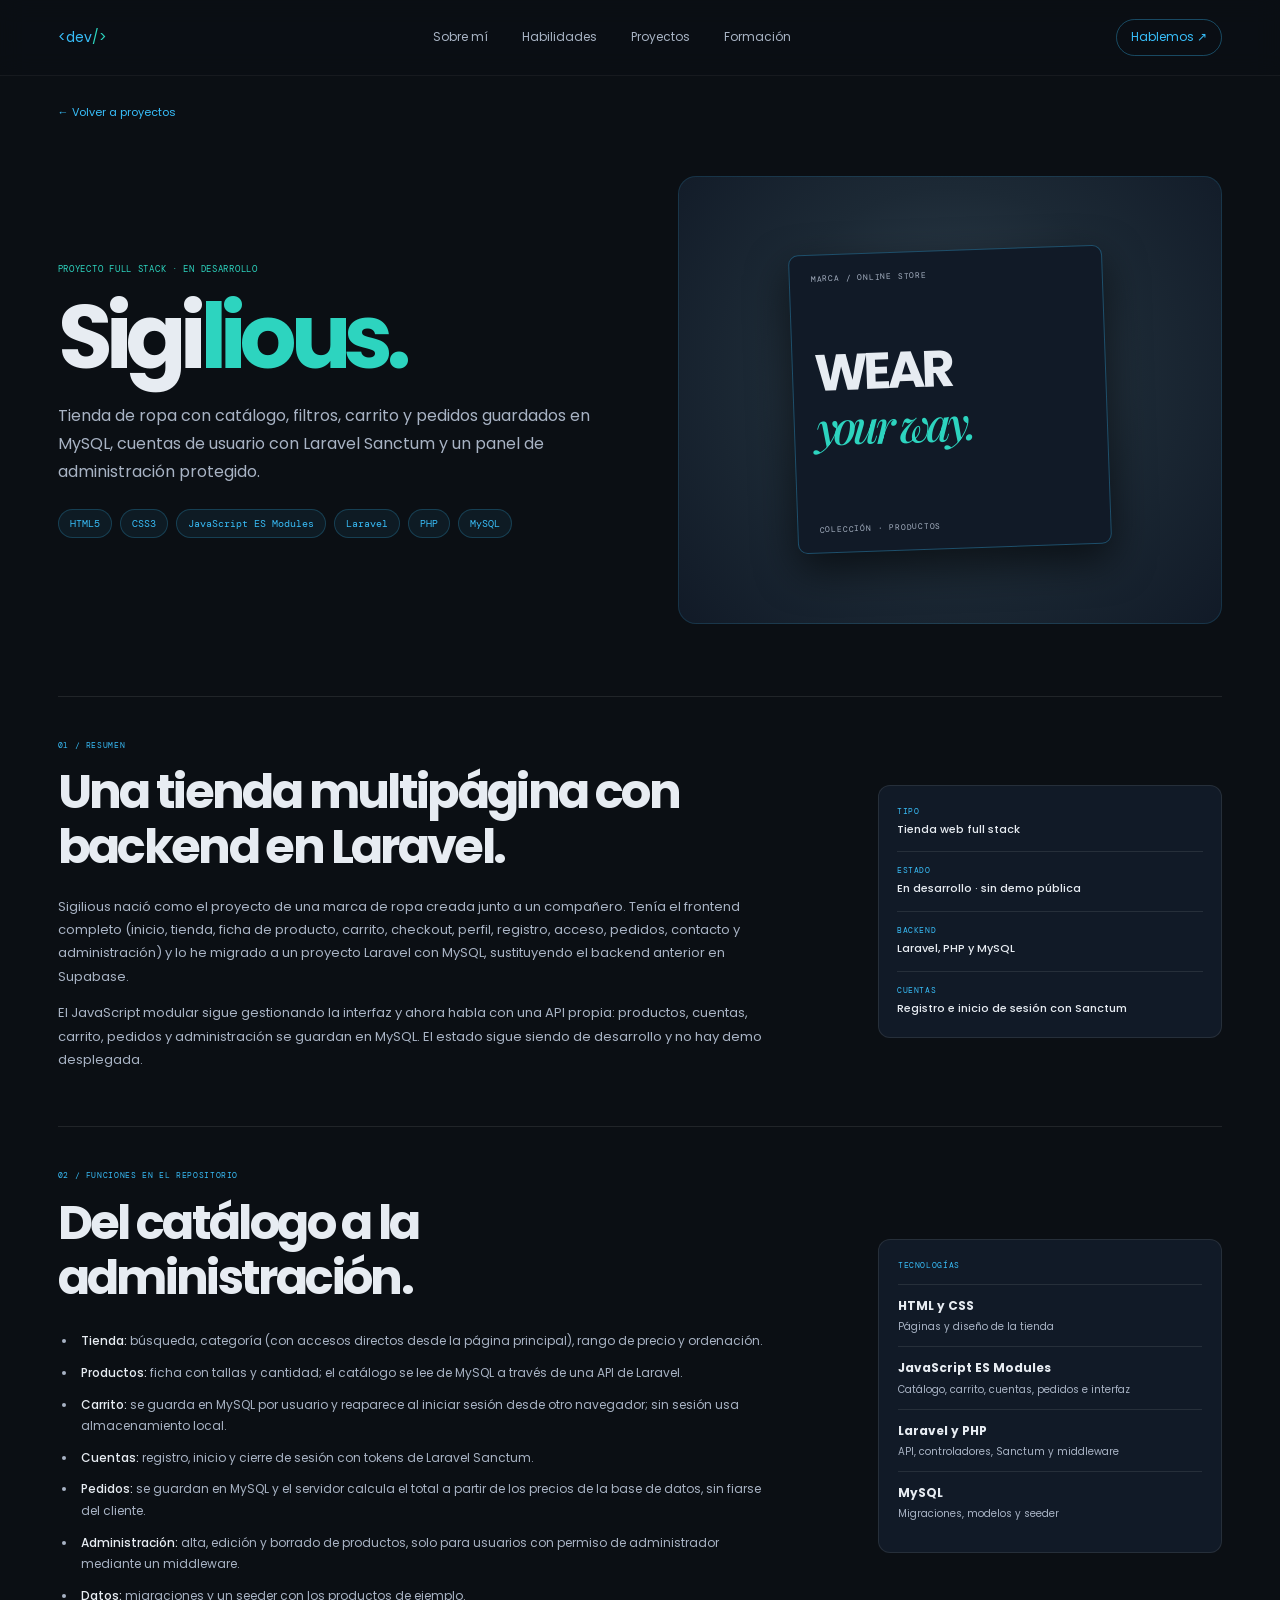
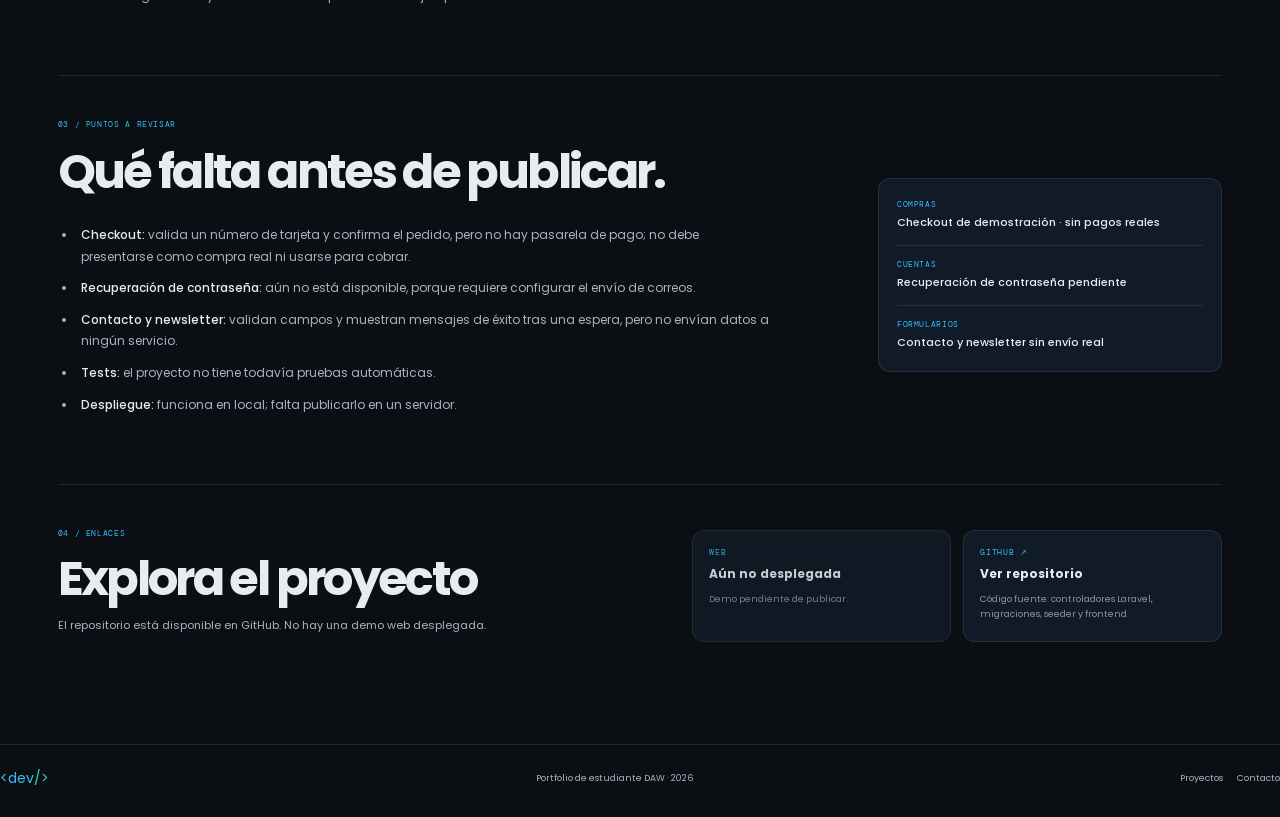
==== proyectos/marca-ropa.html @ c4102f3b "Primer commit" ====
<!doctype html>
<html lang="es">
<head>
  <meta charset="utf-8">
  <meta name="viewport" content="width=device-width, initial-scale=1">
  <meta name="description" content="Tienda de ropa full stack con catálogo, filtros, carrito, cuentas, pedidos y panel de administración, con backend en Laravel y MySQL.">
  <meta name="theme-color" content="#0b0f14">
  <meta property="og:title" content="Sigilious — Portfolio">
  <meta property="og:description" content="Tienda full stack con Laravel y MySQL: catálogo, carrito, autenticación con Sanctum, pedidos y administración de productos.">
  <title>Sigilious — Proyecto</title>
  <link rel="icon" href="../favicon.svg" type="image/svg+xml">
  <link rel="preconnect" href="https://fonts.googleapis.com">
  <link rel="preconnect" href="https://fonts.gstatic.com" crossorigin>
  <link rel="stylesheet" href="https://fonts.googleapis.com/css2?family=Poppins:wght@300;400;500;600;700&family=DM+Mono:wght@400;500&family=Playfair+Display:ital,wght@1,500&display=swap">
  <link rel="stylesheet" href="../css/styles.css">
</head>
<body>
  <a class="skip-link" href="#contenido">Saltar al contenido</a>
  <header class="site-header">
    <a class="wordmark" href="../index.html#inicio" aria-label="Inicio">&lt;dev<span>/&gt;</span></a>
    <button class="nav-toggle" type="button" aria-expanded="false" aria-controls="main-nav" aria-label="Abrir menú"><span></span><span></span><span></span></button>
    <nav class="main-nav" id="main-nav" aria-label="Navegación principal"><a href="../index.html#sobre-mi">Sobre mí</a><a href="../index.html#habilidades">Habilidades</a><a href="../index.html#proyectos">Proyectos</a><a href="../index.html#formacion">Formación</a></nav>
    <a class="nav-contact" href="../index.html#contacto">Hablemos <span aria-hidden="true">↗</span></a>
  </header>
  <main id="contenido" class="project-detail section-wrap">
    <a class="detail-back" href="../index.html#proyectos">← Volver a proyectos</a>
    <section class="detail-hero" aria-labelledby="project-title">
      <div><p class="eyebrow">PROYECTO FULL STACK · EN DESARROLLO</p><h1 id="project-title">Sigi<span class="serif-line">lious.</span></h1><p class="detail-lead">Tienda de ropa con catálogo, filtros, carrito y pedidos guardados en MySQL, cuentas de usuario con Laravel Sanctum y un panel de administración protegido.</p><div class="detail-tags"><span>HTML5</span><span>CSS3</span><span>JavaScript ES Modules</span><span>Laravel</span><span>PHP</span><span>MySQL</span></div></div>
      <div class="detail-art visual-three" role="img" aria-label="Composición conceptual de la tienda Sigilious"><div class="fashion-window"><span>MARCA / ONLINE STORE</span><strong>WEAR<br><i>your way.</i></strong><small>COLECCIÓN · PRODUCTOS</small></div></div>
    </section>
    <section class="detail-content" aria-label="Información del proyecto">
      <article class="detail-copy"><p class="project-type">01 / RESUMEN</p><h2>Una tienda multipágina con backend en Laravel.</h2><p>Sigilious nació como el proyecto de una marca de ropa creada junto a un compañero. Tenía el frontend completo (inicio, tienda, ficha de producto, carrito, checkout, perfil, registro, acceso, pedidos, contacto y administración) y lo he migrado a un proyecto Laravel con MySQL, sustituyendo el backend anterior en Supabase.</p><p>El JavaScript modular sigue gestionando la interfaz y ahora habla con una API propia: productos, cuentas, carrito, pedidos y administración se guardan en MySQL. El estado sigue siendo de desarrollo y no hay demo desplegada.</p></article>
      <aside class="detail-sidebar"><div><span>TIPO</span><strong>Tienda web full stack</strong></div><div><span>ESTADO</span><strong>En desarrollo · sin demo pública</strong></div><div><span>BACKEND</span><strong>Laravel, PHP y MySQL</strong></div><div><span>CUENTAS</span><strong>Registro e inicio de sesión con Sanctum</strong></div></aside>
    </section>
    <section class="detail-content detail-content-secondary" aria-label="Tecnologías y trabajo realizado">
      <article class="detail-copy"><p class="project-type">02 / FUNCIONES EN EL REPOSITORIO</p><h2>Del catálogo a la administración.</h2><ul class="detail-list"><li><strong>Tienda:</strong> búsqueda, categoría (con accesos directos desde la página principal), rango de precio y ordenación.</li><li><strong>Productos:</strong> ficha con tallas y cantidad; el catálogo se lee de MySQL a través de una API de Laravel.</li><li><strong>Carrito:</strong> se guarda en MySQL por usuario y reaparece al iniciar sesión desde otro navegador; sin sesión usa almacenamiento local.</li><li><strong>Cuentas:</strong> registro, inicio y cierre de sesión con tokens de Laravel Sanctum.</li><li><strong>Pedidos:</strong> se guardan en MySQL y el servidor calcula el total a partir de los precios de la base de datos, sin fiarse del cliente.</li><li><strong>Administración:</strong> alta, edición y borrado de productos, solo para usuarios con permiso de administrador mediante un middleware.</li><li><strong>Datos:</strong> migraciones y un seeder con los productos de ejemplo.</li></ul></article>
      <aside class="detail-tech"><p class="project-type">TECNOLOGÍAS</p><div class="tech-row"><strong>HTML y CSS</strong><span>Páginas y diseño de la tienda</span></div><div class="tech-row"><strong>JavaScript ES Modules</strong><span>Catálogo, carrito, cuentas, pedidos e interfaz</span></div><div class="tech-row"><strong>Laravel y PHP</strong><span>API, controladores, Sanctum y middleware</span></div><div class="tech-row"><strong>MySQL</strong><span>Migraciones, modelos y seeder</span></div></aside>
    </section>
    <section class="detail-content detail-content-secondary" aria-label="Revisión técnica y siguientes mejoras"><article class="detail-copy"><p class="project-type">03 / PUNTOS A REVISAR</p><h2>Qué falta antes de publicar.</h2><ul class="detail-list"><li><strong>Checkout:</strong> valida un número de tarjeta y confirma el pedido, pero no hay pasarela de pago; no debe presentarse como compra real ni usarse para cobrar.</li><li><strong>Recuperación de contraseña:</strong> aún no está disponible, porque requiere configurar el envío de correos.</li><li><strong>Contacto y newsletter:</strong> validan campos y muestran mensajes de éxito tras una espera, pero no envían datos a ningún servicio.</li><li><strong>Tests:</strong> el proyecto no tiene todavía pruebas automáticas.</li><li><strong>Despliegue:</strong> funciona en local; falta publicarlo en un servidor.</li></ul></article><aside class="detail-sidebar"><div><span>COMPRAS</span><strong>Checkout de demostración · sin pagos reales</strong></div><div><span>CUENTAS</span><strong>Recuperación de contraseña pendiente</strong></div><div><span>FORMULARIOS</span><strong>Contacto y newsletter sin envío real</strong></div></aside></section>
    <section class="detail-resources" aria-labelledby="resources-title"><div><p class="project-type">04 / ENLACES</p><h2 id="resources-title">Explora el proyecto</h2><p>El repositorio está disponible en GitHub. No hay una demo web desplegada.</p></div><div class="resource-grid"><div class="project-resource is-pending"><span>WEB</span><strong>Aún no desplegada</strong><small>Demo pendiente de publicar.</small></div><a class="project-resource project-resource-link" href="https://github.com/RubenBG0204/sigilious-laravel" target="_blank" rel="noopener noreferrer"><span>GITHUB ↗</span><strong>Ver repositorio</strong><small>Código fuente: controladores Laravel, migraciones, seeder y frontend.</small></a></div></section>
  </main>
  <footer class="site-footer"><a class="wordmark" href="../index.html#inicio">&lt;dev<span>/&gt;</span></a><p>Portfolio de estudiante DAW · <span id="current-year">2026</span></p><nav aria-label="Enlaces del pie"><a href="../index.html#proyectos">Proyectos</a><a href="../index.html#contacto">Contacto</a></nav></footer>
  <script src="../js/main.js" defer></script>
</body>
</html>
---- css/styles.css ----
:root{--paper:#0b0f14;--ink:#e7ecf2;--muted:#a8b3c4;--line:rgba(255,255,255,.09);--green:#2dd4bf;--sky:#38bdf8;--deep:#0f1621;--display:'Poppins',Arial,sans-serif;--serif:'Playfair Display',Georgia,serif;--mono:'DM Mono',monospace;--gutter:clamp(22px,4.5vw,72px);--section-space:94px;--section-space-bottom:104px}
*{box-sizing:border-box}html{scroll-behavior:smooth;scroll-padding-top:90px}body{background:var(--paper);color:var(--ink);font-family:var(--display);font-size:14px;line-height:1.7;-webkit-font-smoothing:antialiased}a{color:inherit;text-decoration:none}a:focus-visible,button:focus-visible,input:focus-visible,textarea:focus-visible{outline:2px solid var(--sky);outline-offset:3px}.skip-link{background:var(--sky);color:#051018}.section-wrap{width:100%;margin:0;padding-left:var(--gutter);padding-right:var(--gutter)}
.site-header{height:76px;padding:0 var(--gutter);display:flex;align-items:center;justify-content:space-between;border-bottom:1px solid rgba(255,255,255,.05);position:sticky;top:0;background:rgba(11,15,20,.9);backdrop-filter:blur(12px);z-index:10}.wordmark{color:var(--sky)}.wordmark span,.accent{color:var(--green)}.main-nav{display:flex;gap:clamp(16px,2.8vw,34px);font-size:12px;color:var(--muted)}.main-nav a:hover,.site-footer nav a:hover{color:var(--green)}.nav-contact{font-size:12px;color:var(--sky);border:1px solid rgba(56,189,248,.34);border-radius:999px;padding:7px 14px}.nav-toggle{display:none}
.hero{min-height:calc(100svh - 76px);background:radial-gradient(ellipse at 78% 20%,#142539 0%,#0b0f14 55%);gap:30px}.eyebrow{color:var(--green)}.serif-line{color:var(--green)}.hero-role span,.hero-intro{color:var(--muted)}.button-dark,.button-light{background:linear-gradient(120deg,var(--green),var(--sky));color:#051018;font-weight:600;border-radius:999px}.text-link{border:1px solid rgba(255,255,255,.2);border-radius:999px}.text-link:hover{border-color:var(--green);color:var(--green)}.hero-art{background:radial-gradient(circle at center,rgba(56,189,248,.21),rgba(45,212,191,.06) 44%,transparent 72%)}.orbit{border-color:rgba(56,189,248,.28)}.orbit-two{border-color:rgba(45,212,191,.27)}.orbit-three{background:radial-gradient(circle,rgba(45,212,191,.2),rgba(56,189,248,.08));border-color:rgba(45,212,191,.35)}.art-sticker,.code-card{background:rgba(17,26,39,.95);border:1px solid rgba(56,189,248,.28);border-radius:14px;box-shadow:0 20px 40px rgba(0,0,0,.35)}.art-sticker{color:var(--green);border-color:rgba(45,212,191,.42)}.code-card{color:#e7ecf2}.code-dots,.code-yellow{color:var(--green)}.code-muted,.art-top,.art-caption,.hero-foot{color:#8796a8}.hero-foot a{color:var(--sky)}
.section-label{border-color:var(--line);color:#8796a8}.about,.education{background:var(--deep)}.about-body,.skills-heading>p,.projects-heading>p,.education-intro,.timeline-item p,.project-info>p{color:var(--muted)}.about-body .lead{color:var(--ink)}.about-note span:last-child{color:var(--green)}.skills,.projects{background:var(--paper)}.skill-card,.project-card,.contact-card{background:#111a27;border:1px solid rgba(255,255,255,.06);border-radius:16px;box-shadow:0 18px 40px rgba(0,0,0,.25)}.skill-card{transition:transform .25s,border-color .25s}.skill-card:hover,.project-card:hover{transform:translateY(-4px);border-color:rgba(56,189,248,.35)}.skill-index,.project-type{color:var(--sky)}.skill-card>p,.skill-card small,.project-disclaimer,.project-links{color:#8796a8}.skill-card ul,.skill-card li,.project-links{border-color:var(--line)}.skill-card li span{color:#8796a8}.project-visual{background:radial-gradient(circle at 50% 43%,#1c4650,#132633 52%,#111a27)}.visual-two{background:radial-gradient(circle at 52% 42%,#264247,#18352f 50%,#111a27)}.demo-tag{background:rgba(11,15,20,.8);border:1px solid rgba(56,189,248,.25);border-radius:999px;color:var(--sky)}.mock-window,.habit-card{background:#101a25;color:#e7ecf2;border:1px solid rgba(56,189,248,.35);border-radius:10px;box-shadow:0 14px 35px #0008}.mock-hero i,.habit-card strong{color:var(--green)}.mock-lines i,.habit-bars i{background:var(--sky)}.mock-lines i+i,.habit-bars i:nth-child(n+6){background:#354555}.tag-list span{border:1px solid rgba(56,189,248,.2);border-radius:999px;color:var(--sky);background:rgba(56,189,248,.06)}.project-arrow{color:var(--green)}.project-number,.habit-caption{color:#8796a8}
.timeline{border-color:rgba(56,189,248,.3)}.timeline-dot{background:var(--green);box-shadow:0 0 0 4px rgba(45,212,191,.12)}.timeline-year,.contact-email{color:var(--sky)}.timeline-item .timeline-place{color:var(--green)}.timeline-item small{color:#8796a8}.timeline-future .timeline-dot{background:var(--deep);border-color:var(--green)}.contact-card{background:radial-gradient(ellipse at 12% 10%,rgba(45,212,191,.12),transparent 47%),#101a25}.contact-copy,.contact-hint{color:var(--muted)}.site-footer{border-color:var(--line)}.site-footer p,.site-footer nav{color:var(--muted)}.footer-social{color:var(--sky)}
.project-filters{display:flex;gap:8px;flex-wrap:wrap;margin:-18px 0 24px}.filter-button{font:10px var(--display);color:#a8b3c4;background:#111a27;border:1px solid rgba(56,189,248,.22);border-radius:999px;padding:7px 13px;cursor:pointer}.filter-button:hover,.filter-button.is-active{background:linear-gradient(120deg,var(--green),var(--sky));color:#051018;border-color:transparent}.project-card[hidden]{display:none}.detail-button{display:block;margin-top:9px;padding:0;border:0;background:none;color:var(--sky);font:10px var(--display);cursor:pointer}.scroll-top{position:fixed;right:22px;bottom:22px;width:42px;height:42px;border:1px solid rgba(56,189,248,.3);border-radius:50%;background:#111a27;color:var(--sky);font-size:19px;box-shadow:0 10px 25px #0007;opacity:0;pointer-events:none;transform:translateY(8px);transition:opacity .2s,transform .2s;z-index:5}.scroll-top.visible{opacity:1;pointer-events:auto;transform:translateY(0)}.sr-only{position:absolute;width:1px;height:1px;padding:0;margin:-1px;overflow:hidden;clip:rect(0,0,0,0);white-space:nowrap;border:0}

/* Estructura de página */
html,body{margin:0;min-height:100%}
img{display:block;max-width:100%}
h1,h2,h3,h4,p{margin-top:0}
.skip-link{position:absolute;top:-60px;left:12px;padding:10px 14px;border-radius:0 0 8px 8px;z-index:30}
.skip-link:focus{top:0}
.section-pad{padding-top:var(--section-space);padding-bottom:var(--section-space-bottom)}
.hero{position:relative;display:grid;grid-template-columns:minmax(0,1.05fr) minmax(300px,.95fr);align-items:center;gap:24px;padding-top:60px;padding-bottom:98px;overflow:hidden}
.hero-copy{position:relative;z-index:2}
.hero h1{font-size:clamp(48px,6.5vw,82px);letter-spacing:-.07em;line-height:1.04;font-weight:600;margin:24px 0 20px}
.hero-role{font-size:14px;font-weight:500;margin-bottom:10px}
.hero-intro{max-width:460px;font-size:14px}
.eyebrow,.section-label,.hero-foot,.art-top,.art-caption,.skill-index,.project-type,.timeline-year,.about-note>span:first-child,.project-number,.demo-tag{font-family:var(--mono);font-size:9px;letter-spacing:.08em}
.eyebrow{text-transform:uppercase}
.hero-actions{display:flex;align-items:center;gap:12px;margin-top:26px}
.button{display:inline-flex;align-items:center;justify-content:center;gap:16px;padding:12px 17px;border:1px solid transparent;font:500 11px var(--display);cursor:pointer;transition:transform .2s,filter .2s}
.button:hover{transform:translateY(-2px);filter:brightness(1.08)}
.hero-art{height:min(440px,50vw);min-height:340px;position:relative;margin-left:0;overflow:hidden}
.hero-art:after{content:"";position:absolute;inset:10%;border:1px solid rgba(56,189,248,.15);border-radius:50%;box-shadow:0 0 65px rgba(56,189,248,.08),inset 0 0 60px rgba(45,212,191,.05);pointer-events:none}
.art-top{position:absolute;top:16px;left:18px;right:18px;display:flex;justify-content:space-between;z-index:2}
.orbit{position:absolute;border:1px solid rgba(56,189,248,.28);border-radius:50%;width:370px;height:370px;left:50%;top:50%;transform:translate(-50%,-50%)}
.orbit-two{width:275px;height:275px}
.orbit-three{width:175px;height:175px}
.art-sticker{position:absolute;right:9%;top:18%;width:75px;height:75px;display:grid;place-content:center;text-align:center;font:500 9px/1.35 var(--mono);z-index:2}
.code-card{position:absolute;left:8%;top:35%;width:225px;padding:14px 18px;transform:rotate(-5deg);z-index:2}
.code-dots{display:block;font:8px var(--mono);letter-spacing:3px;margin-bottom:12px}
.code-card code{font:11px/1.9 var(--mono)}
.art-caption{position:absolute;right:17px;bottom:17px;line-height:1.6;text-align:right;z-index:2}
.hero-foot{position:absolute;bottom:20px;left:var(--gutter);right:var(--gutter);display:flex;justify-content:space-between}
.section-label{display:flex;justify-content:space-between;border-top:1px solid var(--line);padding-top:13px}
.about-grid{display:grid;grid-template-columns:.85fr 1.15fr;gap:9%;padding-top:54px}
.about h2,.skills h2,.projects h2,.education h2,.contact h2{font-size:clamp(44px,5.6vw,72px);line-height:1.05;letter-spacing:-.07em;font-weight:600;margin:0}
.about-body{max-width:560px;padding-top:8px;font-size:13px}
.about-body .lead{font-size:18px;line-height:1.55}
.about-body p{margin-bottom:17px}
.about-note{display:flex;flex-direction:column;gap:5px;border-top:1px solid var(--line);padding-top:12px;margin-top:27px}
.skills-heading,.projects-heading{display:flex;justify-content:space-between;align-items:end;gap:24px;padding-top:48px;margin-bottom:34px}
.skills-heading>p,.projects-heading>p{max-width:300px;font-size:12px;margin-bottom:3px}
.skill-grid{display:grid;grid-template-columns:repeat(4,minmax(0,1fr));gap:13px}
.skill-card{min-width:0;padding:20px 17px;min-height:280px}
.skill-card h3{font-size:18px;margin:18px 0 3px}
.skill-card>p{font-size:10px;min-height:34px}
.skill-card ul{list-style:none;padding:10px 0 0;margin:0;border-top:1px solid var(--line)}
.skill-card li{display:flex;justify-content:space-between;gap:4px;padding:7px 0;border-bottom:1px solid var(--line);font-size:10px}
.skill-card li span{text-align:right;align-self:center;font:8px var(--mono)}
.skill-card small{display:block;font-size:9px;line-height:1.55;margin-top:12px}
.projects-heading{margin-bottom:34px}
.project-filters{display:flex;gap:8px;flex-wrap:wrap;margin:0 0 20px}
.project-grid{display:grid;grid-template-columns:repeat(2,minmax(0,1fr));gap:18px}
.project-card{min-width:0;overflow:hidden;transition:transform .25s,border-color .25s}
.project-visual{height:clamp(230px,28vw,340px);position:relative;display:grid;place-items:center;overflow:hidden}
.demo-tag{position:absolute;top:14px;left:14px;padding:5px 9px;font-size:9px;z-index:2}
.mock-window{width:65%;height:61%;padding:14px 17px;transform:rotate(-3deg)}
.mock-window>span{display:flex;justify-content:space-between;font-size:9px;font-weight:600}
.mock-hero{font-size:clamp(23px,2.8vw,36px);line-height:1.05;letter-spacing:-.06em;font-weight:600;margin:20px 0 16px}
.mock-hero i{font-family:var(--serif);font-weight:500}
.mock-lines{display:flex;gap:6px}
.mock-lines i{display:block;width:56px;height:4px;border-radius:4px}
.mock-lines i+i{width:28px}
.project-number{position:absolute;right:14px;bottom:11px}
.habit-card{width:63%;height:62%;padding:20px 22px;display:flex;flex-direction:column;transform:rotate(3deg)}
.habit-card>span:first-child{font-size:10px}
.habit-card strong{font-size:clamp(42px,5vw,66px);line-height:1;letter-spacing:-.07em;margin-top:18px}
.habit-card strong small{font-size:12px;font-weight:400;letter-spacing:0}
.habit-bars{height:44px;margin-top:18px;display:flex;align-items:end;gap:6px}
.habit-bars i{flex:1;height:40%;border-radius:3px 3px 0 0}
.habit-bars i:nth-child(2){height:75%}.habit-bars i:nth-child(3){height:52%}.habit-bars i:nth-child(4){height:93%}.habit-bars i:nth-child(5){height:63%}.habit-bars i:nth-child(6){height:35%}.habit-bars i:nth-child(7){height:23%}
.habit-caption{font-size:7px;margin-top:auto}
.project-info{display:grid;grid-template-columns:minmax(0,1fr) auto;align-items:center;padding:17px 19px 19px}
.project-info h3{font-size:21px;margin:2px 0}
.project-type{font-size:8px}
.project-info>p{grid-column:1/-1;font-size:11px;margin:9px 0 12px}
.project-arrow{font-size:22px}
.tag-list{grid-column:1/-1;display:flex;flex-wrap:wrap;gap:6px}
.tag-list span{font:8px var(--mono);padding:4px 8px}
.project-links{grid-column:1/-1;margin-top:13px;padding-top:10px;border-top:1px solid var(--line);font-size:9px}
.project-disclaimer{font-size:9px;margin:18px 0 0}
.education-grid{display:grid;grid-template-columns:1fr 1fr;gap:8%;padding-top:54px}
.education h2{font-size:clamp(42px,4.8vw,64px)}
.education-intro{font-size:12px;margin-top:18px}
.timeline{border-left:1px solid rgba(56,189,248,.3);padding-left:24px}
.timeline-item{position:relative;padding-bottom:30px}
.timeline-dot{position:absolute;left:-29px;top:5px;width:8px;height:8px;border-radius:50%}
.timeline-year{display:block;margin-bottom:10px}
.timeline-item h3{font-size:17px;margin:0 0 5px}
.timeline-item p{font-size:11px;margin:0 0 8px}
.timeline-item small{font-size:9px}
.contact{padding-top:82px;padding-bottom:70px}
.contact-card{padding:0 0 55px}
.contact-card .section-label{margin:0 32px}
.contact-grid{display:grid;grid-template-columns:1fr .85fr;gap:8%;padding:44px 7% 0}
.contact h2{font-size:clamp(43px,5vw,66px)}
.contact-copy{font-size:12px;max-width:350px;margin:20px 0}
.contact-note{align-self:center;padding:24px;border:1px solid var(--line);border-radius:12px;background:#111a27}
.contact-note p{margin:12px 0 0;color:var(--muted);font-size:12px}
.contact-email{font:500 11px var(--mono);padding-bottom:5px;border-bottom:1px solid}
.contact-hint{font-size:9px;margin-top:9px}




.site-footer{display:flex;align-items:center;justify-content:space-between;gap:20px;padding-top:22px;padding-bottom:26px;border-top:1px solid var(--line)}
.site-footer p{font-size:9px;line-height:1.65;margin:0}
.site-footer nav,.footer-social{display:flex;flex-wrap:wrap;gap:14px;font-size:9px}
.footer-social{font:8px var(--mono)}
.nav-toggle{display:none}
.reveal{opacity:0;transform:translateY(16px);transition:opacity .55s ease,transform .55s ease}
.reveal.visible{opacity:1;transform:translateY(0)}
@media(max-width:900px){
 .hero{grid-template-columns:minmax(0,1fr) minmax(250px,.82fr)}
 .hero h1{font-size:clamp(44px,6vw,65px)}
 .hero-art{height:350px}
 .skill-grid{grid-template-columns:repeat(2,minmax(0,1fr))}
 .skill-card{min-height:250px}
 .about-grid{gap:5%}
}
@media(max-width:650px){
 :root{--section-space:68px;--section-space-bottom:72px}
 html{scroll-padding-top:75px}
 .site-header{height:auto;min-height:64px;padding-top:9px;padding-bottom:9px;display:flex;flex-wrap:wrap;row-gap:6px}
 .nav-toggle{display:flex;order:2;flex-direction:column;gap:4px;background:transparent;border:0;padding:8px;cursor:pointer}
 .nav-toggle span:not(.sr-only){height:2px;width:21px;background:var(--sky);border-radius:2px}
 .nav-contact{order:1;margin-left:auto;margin-right:8px}
 .main-nav{display:none;order:3;width:100%;flex-direction:column;gap:0;padding:7px 0 2px;border-top:1px solid var(--line)}
 .main-nav.open{display:flex}
 .main-nav a{padding:6px 0}
 .hero{min-height:auto;grid-template-columns:1fr;padding-top:48px;padding-bottom:70px;gap:15px}
 .hero h1{font-size:clamp(46px,12vw,66px);margin:20px 0 16px}
 .hero-role,.hero-intro{font-size:12px}
 .hero-art{width:100%;height:275px;min-height:0;margin:10px 0 0}
 .orbit{width:280px;height:280px}.orbit-two{width:210px;height:210px}.orbit-three{width:135px;height:135px}
 .code-card{left:8%;top:35%;width:190px;padding:11px 14px}
 .code-card code{font-size:9px}
 .art-sticker{width:62px;height:62px;font-size:8px}
 .hero-foot{bottom:15px;font-size:7px}
 .hero-foot span:last-child{display:none}
 .section-label{font-size:9px}
 .about-grid,.education-grid{grid-template-columns:1fr;gap:24px;padding-top:36px}
 .about h2,.skills h2,.projects h2{font-size:52px}
 .about-body .lead{font-size:16px}
 .skills-heading,.projects-heading{display:block;padding-top:36px;margin-bottom:24px}
 .skills-heading>p,.projects-heading>p{margin-top:14px}
 .skill-grid{grid-template-columns:repeat(2,minmax(0,1fr));gap:8px}
 .skill-card{padding:14px 11px;min-height:230px}
 .skill-card h3{font-size:16px}
 .skill-card li{font-size:10px;flex-wrap:wrap}
 .skill-card li span{font-size:8px}
 .project-grid{grid-template-columns:1fr;gap:18px}
 .project-visual{height:255px}
 .mock-window{width:70%}.habit-card{width:68%}
 .education h2{font-size:47px}
 .contact{padding-top:55px;padding-bottom:48px}
 .contact-card{padding-bottom:38px}
 .contact-card .section-label{margin:0 18px}
 .contact-grid{grid-template-columns:1fr;padding:32px 18px 0;gap:25px}
 .contact h2{font-size:50px}
 .site-footer{display:grid;grid-template-columns:auto 1fr;gap:14px}
 .site-footer nav{grid-column:1/-1;grid-row:2}
 .footer-social{justify-content:flex-end}
}
@media(max-width:370px){
 .hero h1{font-size:44px}
 .hero-actions{gap:7px;flex-wrap:wrap}
 .button{gap:10px;padding:10px 12px}
 .skill-grid{grid-template-columns:1fr}
 .skill-card{min-height:0}
 .skill-card>p{min-height:0}
 .section-label span:last-child{max-width:45%;text-align:right}
}
@media(prefers-reduced-motion:reduce){
 html{scroll-behavior:auto}
 *,*::before,*::after{transition:none!important}
 .reveal{opacity:1;transform:none}
}


/* Ancho completo con márgenes adaptables. */
.hero-copy,.hero-art{width:100%;max-width:800px}
.hero-copy{justify-self:end}
.hero-art{justify-self:start}
.about-grid,.skills-heading,.skill-grid,.projects-heading,.project-filters,.project-grid,.education-grid{width:100%;max-width:1600px;margin-left:auto;margin-right:auto}
.about-grid{margin-top:0}
.skill-grid{margin-top:0}
.project-grid{margin-top:0}
.education-grid{margin-top:0}
.contact-card{width:100%;max-width:1600px;margin-left:auto;margin-right:auto}
.site-footer{width:100%}


/* Páginas de detalle de proyecto */
.project-detail{padding-top:24px;padding-bottom:88px}
.detail-back{display:inline-block;color:var(--sky);font-size:11px;margin-bottom:30px}
.detail-back:hover{color:var(--green)}
.detail-hero{display:grid;grid-template-columns:1fr 1fr;align-items:center;gap:clamp(32px,6vw,90px);padding:24px 0 72px}
.detail-hero h1{font-size:clamp(56px,7vw,96px);letter-spacing:-.075em;line-height:1;margin:15px 0 20px}
.detail-lead{max-width:650px;color:var(--muted);font-size:16px;line-height:1.75}
.detail-tags{display:flex;flex-wrap:wrap;gap:8px;margin-top:23px}
.detail-tags span{font:10px var(--mono);color:var(--sky);background:rgba(56,189,248,.07);border:1px solid rgba(56,189,248,.22);border-radius:999px;padding:7px 11px}
.detail-art{height:clamp(280px,35vw,470px);position:relative;display:grid;place-items:center;border:1px solid rgba(56,189,248,.15);border-radius:18px;overflow:hidden}
.detail-art .mock-window{width:67%;height:62%}
.detail-art .habit-card{width:64%;height:64%}
.detail-content{display:grid;grid-template-columns:minmax(0,1.35fr) minmax(230px,.65fr);gap:9%;padding:42px 0;border-top:1px solid var(--line)}
.detail-copy{max-width:840px}
.detail-copy h2,.detail-resources h2{font-size:clamp(30px,4vw,48px);line-height:1.15;letter-spacing:-.055em;margin:12px 0 20px}
.detail-copy>p:not(.project-type){color:var(--muted);font-size:13px;line-height:1.8;max-width:780px}
.detail-sidebar{align-self:center;border:1px solid var(--line);background:#111a27;border-radius:12px;padding:7px 18px}
.detail-sidebar>div{display:flex;flex-direction:column;gap:4px;padding:13px 0;border-bottom:1px solid var(--line)}
.detail-sidebar>div:last-child{border-bottom:0}
.detail-sidebar span,.project-resource>span{font:8px var(--mono);letter-spacing:.08em;color:var(--sky)}
.detail-sidebar strong{font-size:11px;font-weight:500;color:var(--ink)}
.detail-content-secondary{padding-top:42px;padding-bottom:52px}
.detail-list{padding-left:19px;color:var(--muted);font-size:12px;line-height:1.8}
.detail-list li{padding:5px 0 5px 4px}
.detail-list strong{color:var(--ink);font-weight:500}
.detail-tech{align-self:center;background:#111a27;border:1px solid var(--line);border-radius:12px;padding:19px}
.detail-tech>.project-type{margin-bottom:11px}
.tech-row{display:flex;flex-direction:column;padding:11px 0;border-top:1px solid var(--line);gap:2px}
.tech-row strong{font-size:12px;color:var(--ink)}
.tech-row span{font-size:10px;color:var(--muted)}
.detail-resources{display:grid;grid-template-columns:1fr 1fr;align-items:center;gap:9%;border-top:1px solid var(--line);padding:42px 0 10px}
.detail-resources h2{margin:10px 0}
.detail-resources>div:first-child>p:last-child{max-width:520px;color:var(--muted);font-size:11px}
.resource-grid{display:grid;grid-template-columns:1fr 1fr;gap:12px}
.project-resource{display:flex;flex-direction:column;gap:7px;min-height:112px;padding:16px;background:#111a27;border:1px solid var(--line);border-radius:12px}
.project-resource strong{font-size:12px}
.project-resource small{font-size:9px;color:#8796a8}
.project-resource.is-pending{opacity:.85}
@media(max-width:760px){
 .project-detail{padding-top:19px;padding-bottom:60px}
 .detail-hero{grid-template-columns:1fr;gap:28px;padding:12px 0 48px}
 .detail-hero h1{font-size:clamp(54px,12vw,78px)}
 .detail-lead{font-size:14px}
 .detail-art{height:290px}
 .detail-content{grid-template-columns:1fr;gap:24px;padding:32px 0}
 .detail-sidebar{width:100%}
 .detail-resources{grid-template-columns:1fr;gap:16px;padding-top:32px}
}
@media(max-width:420px){
 .resource-grid{grid-template-columns:1fr}
 .detail-art .mock-window{width:76%}
 .detail-art .habit-card{width:74%}
}


.visual-three{background:radial-gradient(circle at 50% 45%,#354654,#1c2935 52%,#111a27)}
.fashion-window{width:58%;height:67%;display:flex;flex-direction:column;justify-content:space-between;padding:18px 21px;background:#111a27;border:1px solid rgba(56,189,248,.32);border-radius:10px;box-shadow:0 16px 40px #0009;transform:rotate(-2deg);color:#e7ecf2}
.fashion-window>span,.fashion-window>small{font:8px var(--mono);letter-spacing:.1em;color:#a8b3c4}
.fashion-window strong{font-size:clamp(30px,4vw,52px);line-height:.88;letter-spacing:-.08em}
.fashion-window strong i{font:italic 500 .9em var(--serif);color:var(--green)}
.project-source-link{display:inline-block;margin:9px 0 0 12px;color:var(--sky);font-size:10px}
.project-source-link:hover,.project-resource-link:hover{color:var(--green)}
.project-resource-link{transition:border-color .2s,transform .2s}
.project-resource-link:hover{border-color:rgba(45,212,191,.45);transform:translateY(-2px)}
.tech-hint{display:block;color:#8796a8;font-size:9px;line-height:1.5;margin-top:12px}
@media(max-width:760px){.fashion-window{width:68%;height:64%}}
@media(max-width:420px){.fashion-window{width:78%}}


.visual-portfolio{background:radial-gradient(circle at 48% 42%,#1d3c50,#142333 54%,#111a27)}
.portfolio-window{width:62%;height:64%;display:flex;flex-direction:column;justify-content:space-between;padding:17px 20px;background:#101a25;border:1px solid rgba(56,189,248,.34);border-radius:10px;box-shadow:0 16px 40px #0009;transform:rotate(-2deg);color:#e7ecf2}
.portfolio-window>span,.portfolio-window>small{font:8px var(--mono);letter-spacing:.09em;color:#a8b3c4}
.portfolio-window strong{font-size:clamp(24px,3.2vw,40px);line-height:.98;letter-spacing:-.06em}
.portfolio-window strong i{font:italic 500 .92em var(--serif);color:var(--green)}
.detail-art .portfolio-window{width:67%;height:62%}
@media(max-width:760px){.portfolio-window{width:68%;height:64%}}
@media(max-width:420px){.portfolio-window,.detail-art .portfolio-window{width:78%}}
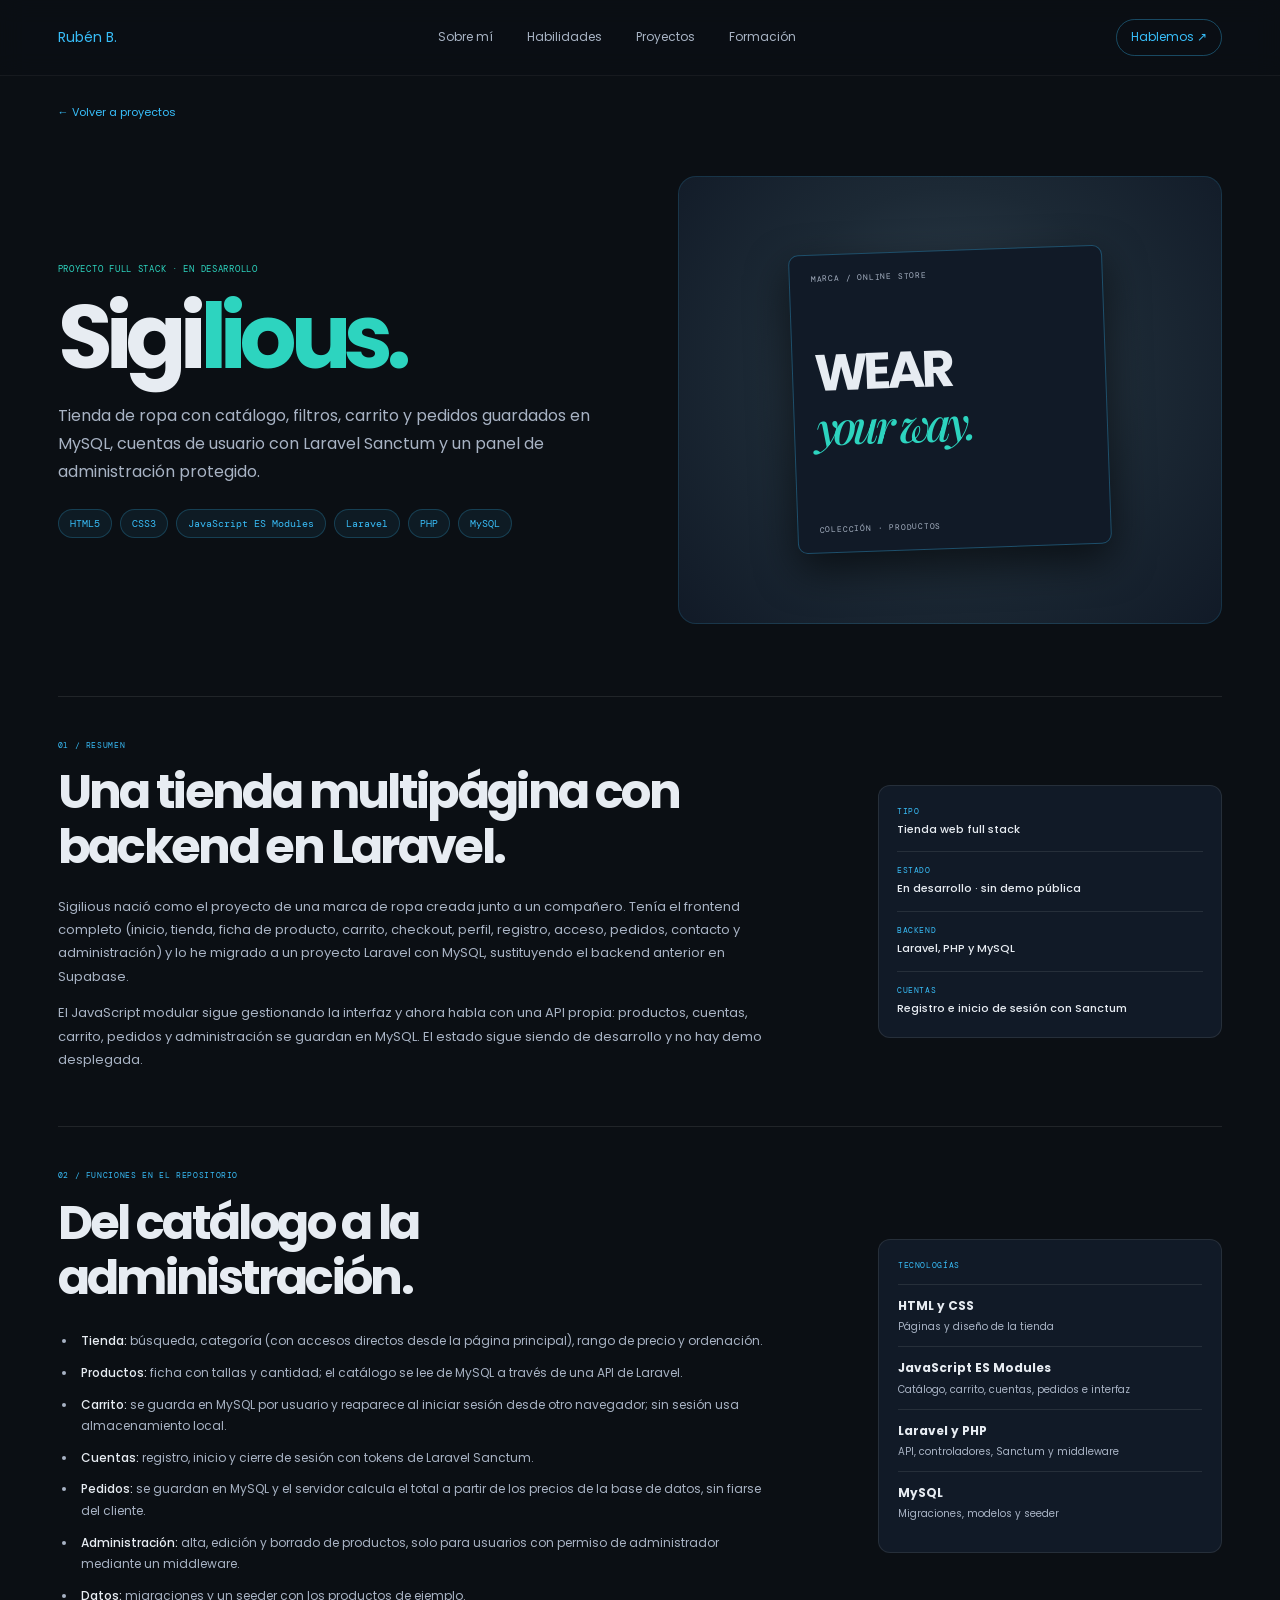
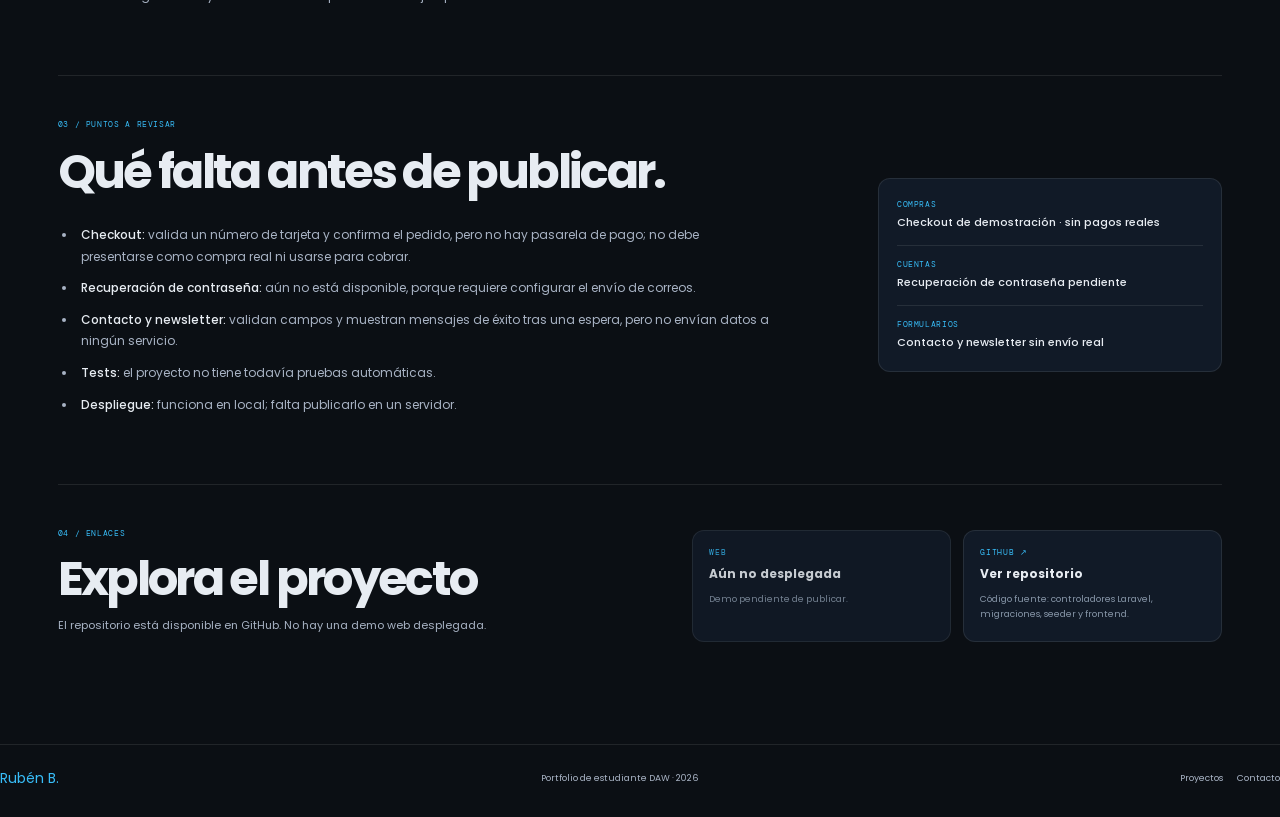
==== commit d7e99835: "Cambios en proyectomarcaropa" ====
--- a/proyectos/marca-ropa.html
+++ b/proyectos/marca-ropa.html
@@ -1,45 +1,140 @@
 <!doctype html>
 <html lang="es">
+
 <head>
   <meta charset="utf-8">
   <meta name="viewport" content="width=device-width, initial-scale=1">
-  <meta name="description" content="Tienda de ropa full stack con catálogo, filtros, carrito, cuentas, pedidos y panel de administración, con backend en Laravel y MySQL.">
+  <meta name="description"
+    content="Tienda de ropa full stack con catálogo, filtros, carrito, cuentas, pedidos y panel de administración, con backend en Laravel y MySQL.">
   <meta name="theme-color" content="#0b0f14">
   <meta property="og:title" content="Sigilious — Portfolio">
-  <meta property="og:description" content="Tienda full stack con Laravel y MySQL: catálogo, carrito, autenticación con Sanctum, pedidos y administración de productos.">
+  <meta property="og:description"
+    content="Tienda full stack con Laravel y MySQL: catálogo, carrito, autenticación con Sanctum, pedidos y administración de productos.">
   <title>Sigilious — Proyecto</title>
   <link rel="icon" href="../favicon.svg" type="image/svg+xml">
   <link rel="preconnect" href="https://fonts.googleapis.com">
   <link rel="preconnect" href="https://fonts.gstatic.com" crossorigin>
-  <link rel="stylesheet" href="https://fonts.googleapis.com/css2?family=Poppins:wght@300;400;500;600;700&family=DM+Mono:wght@400;500&family=Playfair+Display:ital,wght@1,500&display=swap">
+  <link rel="stylesheet"
+    href="https://fonts.googleapis.com/css2?family=Poppins:wght@300;400;500;600;700&family=DM+Mono:wght@400;500&family=Playfair+Display:ital,wght@1,500&display=swap">
   <link rel="stylesheet" href="../css/styles.css">
 </head>
+
 <body>
   <a class="skip-link" href="#contenido">Saltar al contenido</a>
   <header class="site-header">
-    <a class="wordmark" href="../index.html#inicio" aria-label="Inicio">&lt;dev<span>/&gt;</span></a>
-    <button class="nav-toggle" type="button" aria-expanded="false" aria-controls="main-nav" aria-label="Abrir menú"><span></span><span></span><span></span></button>
-    <nav class="main-nav" id="main-nav" aria-label="Navegación principal"><a href="../index.html#sobre-mi">Sobre mí</a><a href="../index.html#habilidades">Habilidades</a><a href="../index.html#proyectos">Proyectos</a><a href="../index.html#formacion">Formación</a></nav>
+    <a class="wordmark" href="../index.html#inicio" aria-label="Inicio">Rubén B.</a>
+    <button class="nav-toggle" type="button" aria-expanded="false" aria-controls="main-nav"
+      aria-label="Abrir menú"><span></span><span></span><span></span></button>
+    <nav class="main-nav" id="main-nav" aria-label="Navegación principal"><a href="../index.html#sobre-mi">Sobre
+        mí</a><a href="../index.html#habilidades">Habilidades</a><a href="../index.html#proyectos">Proyectos</a><a
+        href="../index.html#formacion">Formación</a></nav>
     <a class="nav-contact" href="../index.html#contacto">Hablemos <span aria-hidden="true">↗</span></a>
   </header>
   <main id="contenido" class="project-detail section-wrap">
     <a class="detail-back" href="../index.html#proyectos">← Volver a proyectos</a>
     <section class="detail-hero" aria-labelledby="project-title">
-      <div><p class="eyebrow">PROYECTO FULL STACK · EN DESARROLLO</p><h1 id="project-title">Sigi<span class="serif-line">lious.</span></h1><p class="detail-lead">Tienda de ropa con catálogo, filtros, carrito y pedidos guardados en MySQL, cuentas de usuario con Laravel Sanctum y un panel de administración protegido.</p><div class="detail-tags"><span>HTML5</span><span>CSS3</span><span>JavaScript ES Modules</span><span>Laravel</span><span>PHP</span><span>MySQL</span></div></div>
-      <div class="detail-art visual-three" role="img" aria-label="Composición conceptual de la tienda Sigilious"><div class="fashion-window"><span>MARCA / ONLINE STORE</span><strong>WEAR<br><i>your way.</i></strong><small>COLECCIÓN · PRODUCTOS</small></div></div>
+      <div>
+        <p class="eyebrow">PROYECTO FULL STACK · EN DESARROLLO</p>
+        <h1 id="project-title">Sigi<span class="serif-line">lious.</span></h1>
+        <p class="detail-lead">Tienda de ropa con catálogo, filtros, carrito y pedidos guardados en MySQL, cuentas de
+          usuario con Laravel Sanctum y un panel de administración protegido.</p>
+        <div class="detail-tags"><span>HTML5</span><span>CSS3</span><span>JavaScript ES
+            Modules</span><span>Laravel</span><span>PHP</span><span>MySQL</span></div>
+      </div>
+      <div class="detail-art visual-three" role="img" aria-label="Composición conceptual de la tienda Sigilious">
+        <div class="fashion-window"><span>MARCA / ONLINE STORE</span><strong>WEAR<br><i>your
+              way.</i></strong><small>COLECCIÓN · PRODUCTOS</small></div>
+      </div>
     </section>
     <section class="detail-content" aria-label="Información del proyecto">
-      <article class="detail-copy"><p class="project-type">01 / RESUMEN</p><h2>Una tienda multipágina con backend en Laravel.</h2><p>Sigilious nació como el proyecto de una marca de ropa creada junto a un compañero. Tenía el frontend completo (inicio, tienda, ficha de producto, carrito, checkout, perfil, registro, acceso, pedidos, contacto y administración) y lo he migrado a un proyecto Laravel con MySQL, sustituyendo el backend anterior en Supabase.</p><p>El JavaScript modular sigue gestionando la interfaz y ahora habla con una API propia: productos, cuentas, carrito, pedidos y administración se guardan en MySQL. El estado sigue siendo de desarrollo y no hay demo desplegada.</p></article>
-      <aside class="detail-sidebar"><div><span>TIPO</span><strong>Tienda web full stack</strong></div><div><span>ESTADO</span><strong>En desarrollo · sin demo pública</strong></div><div><span>BACKEND</span><strong>Laravel, PHP y MySQL</strong></div><div><span>CUENTAS</span><strong>Registro e inicio de sesión con Sanctum</strong></div></aside>
+      <article class="detail-copy">
+        <p class="project-type">01 / RESUMEN</p>
+        <h2>Una tienda multipágina con backend en Laravel.</h2>
+        <p>Sigilious nació como el proyecto de una marca de ropa creada junto a un compañero. Tenía el frontend completo
+          (inicio, tienda, ficha de producto, carrito, checkout, perfil, registro, acceso, pedidos, contacto y
+          administración) y lo he migrado a un proyecto Laravel con MySQL, sustituyendo el backend anterior en Supabase.
+        </p>
+        <p>El JavaScript modular sigue gestionando la interfaz y ahora habla con una API propia: productos, cuentas,
+          carrito, pedidos y administración se guardan en MySQL. El estado sigue siendo de desarrollo y no hay demo
+          desplegada.</p>
+      </article>
+      <aside class="detail-sidebar">
+        <div><span>TIPO</span><strong>Tienda web full stack</strong></div>
+        <div><span>ESTADO</span><strong>En desarrollo · sin demo pública</strong></div>
+        <div><span>BACKEND</span><strong>Laravel, PHP y MySQL</strong></div>
+        <div><span>CUENTAS</span><strong>Registro e inicio de sesión con Sanctum</strong></div>
+      </aside>
     </section>
     <section class="detail-content detail-content-secondary" aria-label="Tecnologías y trabajo realizado">
-      <article class="detail-copy"><p class="project-type">02 / FUNCIONES EN EL REPOSITORIO</p><h2>Del catálogo a la administración.</h2><ul class="detail-list"><li><strong>Tienda:</strong> búsqueda, categoría (con accesos directos desde la página principal), rango de precio y ordenación.</li><li><strong>Productos:</strong> ficha con tallas y cantidad; el catálogo se lee de MySQL a través de una API de Laravel.</li><li><strong>Carrito:</strong> se guarda en MySQL por usuario y reaparece al iniciar sesión desde otro navegador; sin sesión usa almacenamiento local.</li><li><strong>Cuentas:</strong> registro, inicio y cierre de sesión con tokens de Laravel Sanctum.</li><li><strong>Pedidos:</strong> se guardan en MySQL y el servidor calcula el total a partir de los precios de la base de datos, sin fiarse del cliente.</li><li><strong>Administración:</strong> alta, edición y borrado de productos, solo para usuarios con permiso de administrador mediante un middleware.</li><li><strong>Datos:</strong> migraciones y un seeder con los productos de ejemplo.</li></ul></article>
-      <aside class="detail-tech"><p class="project-type">TECNOLOGÍAS</p><div class="tech-row"><strong>HTML y CSS</strong><span>Páginas y diseño de la tienda</span></div><div class="tech-row"><strong>JavaScript ES Modules</strong><span>Catálogo, carrito, cuentas, pedidos e interfaz</span></div><div class="tech-row"><strong>Laravel y PHP</strong><span>API, controladores, Sanctum y middleware</span></div><div class="tech-row"><strong>MySQL</strong><span>Migraciones, modelos y seeder</span></div></aside>
+      <article class="detail-copy">
+        <p class="project-type">02 / FUNCIONES EN EL REPOSITORIO</p>
+        <h2>Del catálogo a la administración.</h2>
+        <ul class="detail-list">
+          <li><strong>Tienda:</strong> búsqueda, categoría (con accesos directos desde la página principal), rango de
+            precio y ordenación.</li>
+          <li><strong>Productos:</strong> ficha con tallas y cantidad; el catálogo se lee de MySQL a través de una API
+            de Laravel.</li>
+          <li><strong>Carrito:</strong> se guarda en MySQL por usuario y reaparece al iniciar sesión desde otro
+            navegador; sin sesión usa almacenamiento local.</li>
+          <li><strong>Cuentas:</strong> registro, inicio y cierre de sesión con tokens de Laravel Sanctum.</li>
+          <li><strong>Pedidos:</strong> se guardan en MySQL y el servidor calcula el total a partir de los precios de la
+            base de datos, sin fiarse del cliente.</li>
+          <li><strong>Administración:</strong> alta, edición y borrado de productos, solo para usuarios con permiso de
+            administrador mediante un middleware.</li>
+          <li><strong>Datos:</strong> migraciones y un seeder con los productos de ejemplo.</li>
+        </ul>
+      </article>
+      <aside class="detail-tech">
+        <p class="project-type">TECNOLOGÍAS</p>
+        <div class="tech-row"><strong>HTML y CSS</strong><span>Páginas y diseño de la tienda</span></div>
+        <div class="tech-row"><strong>JavaScript ES Modules</strong><span>Catálogo, carrito, cuentas, pedidos e
+            interfaz</span></div>
+        <div class="tech-row"><strong>Laravel y PHP</strong><span>API, controladores, Sanctum y middleware</span></div>
+        <div class="tech-row"><strong>MySQL</strong><span>Migraciones, modelos y seeder</span></div>
+      </aside>
     </section>
-    <section class="detail-content detail-content-secondary" aria-label="Revisión técnica y siguientes mejoras"><article class="detail-copy"><p class="project-type">03 / PUNTOS A REVISAR</p><h2>Qué falta antes de publicar.</h2><ul class="detail-list"><li><strong>Checkout:</strong> valida un número de tarjeta y confirma el pedido, pero no hay pasarela de pago; no debe presentarse como compra real ni usarse para cobrar.</li><li><strong>Recuperación de contraseña:</strong> aún no está disponible, porque requiere configurar el envío de correos.</li><li><strong>Contacto y newsletter:</strong> validan campos y muestran mensajes de éxito tras una espera, pero no envían datos a ningún servicio.</li><li><strong>Tests:</strong> el proyecto no tiene todavía pruebas automáticas.</li><li><strong>Despliegue:</strong> funciona en local; falta publicarlo en un servidor.</li></ul></article><aside class="detail-sidebar"><div><span>COMPRAS</span><strong>Checkout de demostración · sin pagos reales</strong></div><div><span>CUENTAS</span><strong>Recuperación de contraseña pendiente</strong></div><div><span>FORMULARIOS</span><strong>Contacto y newsletter sin envío real</strong></div></aside></section>
-    <section class="detail-resources" aria-labelledby="resources-title"><div><p class="project-type">04 / ENLACES</p><h2 id="resources-title">Explora el proyecto</h2><p>El repositorio está disponible en GitHub. No hay una demo web desplegada.</p></div><div class="resource-grid"><div class="project-resource is-pending"><span>WEB</span><strong>Aún no desplegada</strong><small>Demo pendiente de publicar.</small></div><a class="project-resource project-resource-link" href="https://github.com/RubenBG0204/sigilious-laravel" target="_blank" rel="noopener noreferrer"><span>GITHUB ↗</span><strong>Ver repositorio</strong><small>Código fuente: controladores Laravel, migraciones, seeder y frontend.</small></a></div></section>
+    <section class="detail-content detail-content-secondary" aria-label="Revisión técnica y siguientes mejoras">
+      <article class="detail-copy">
+        <p class="project-type">03 / PUNTOS A REVISAR</p>
+        <h2>Qué falta antes de publicar.</h2>
+        <ul class="detail-list">
+          <li><strong>Checkout:</strong> valida un número de tarjeta y confirma el pedido, pero no hay pasarela de pago;
+            no debe presentarse como compra real ni usarse para cobrar.</li>
+          <li><strong>Recuperación de contraseña:</strong> aún no está disponible, porque requiere configurar el envío
+            de correos.</li>
+          <li><strong>Contacto y newsletter:</strong> validan campos y muestran mensajes de éxito tras una espera, pero
+            no envían datos a ningún servicio.</li>
+          <li><strong>Tests:</strong> el proyecto no tiene todavía pruebas automáticas.</li>
+          <li><strong>Despliegue:</strong> funciona en local; falta publicarlo en un servidor.</li>
+        </ul>
+      </article>
+      <aside class="detail-sidebar">
+        <div><span>COMPRAS</span><strong>Checkout de demostración · sin pagos reales</strong></div>
+        <div><span>CUENTAS</span><strong>Recuperación de contraseña pendiente</strong></div>
+        <div><span>FORMULARIOS</span><strong>Contacto y newsletter sin envío real</strong></div>
+      </aside>
+    </section>
+    <section class="detail-resources" aria-labelledby="resources-title">
+      <div>
+        <p class="project-type">04 / ENLACES</p>
+        <h2 id="resources-title">Explora el proyecto</h2>
+        <p>El repositorio está disponible en GitHub. No hay una demo web desplegada.</p>
+      </div>
+      <div class="resource-grid">
+        <div class="project-resource is-pending"><span>WEB</span><strong>Aún no desplegada</strong><small>Demo pendiente
+            de publicar.</small></div><a class="project-resource project-resource-link"
+          href="https://github.com/RubenBG0204/sigilious-laravel" target="_blank" rel="noopener noreferrer"><span>GITHUB
+            ↗</span><strong>Ver repositorio</strong><small>Código fuente: controladores Laravel, migraciones, seeder y
+            frontend.</small></a>
+      </div>
+    </section>
   </main>
-  <footer class="site-footer"><a class="wordmark" href="../index.html#inicio">&lt;dev<span>/&gt;</span></a><p>Portfolio de estudiante DAW · <span id="current-year">2026</span></p><nav aria-label="Enlaces del pie"><a href="../index.html#proyectos">Proyectos</a><a href="../index.html#contacto">Contacto</a></nav></footer>
+  <footer class="site-footer"><a class="wordmark" href="../index.html#inicio">Rubén B.</a>
+    <p>Portfolio de estudiante DAW · <span id="current-year">2026</span></p>
+    <nav aria-label="Enlaces del pie"><a href="../index.html#proyectos">Proyectos</a><a
+        href="../index.html#contacto">Contacto</a></nav>
+  </footer>
   <script src="../js/main.js" defer></script>
 </body>
-</html>
+
+</html>
--- a/css/styles.css
+++ b/css/styles.css
@@ -98,11 +98,26 @@
 .contact-card .section-label{margin:0 32px}
 .contact-grid{display:grid;grid-template-columns:1fr .85fr;gap:8%;padding:44px 7% 0}
 .contact h2{font-size:clamp(43px,5vw,66px)}
-.contact-copy{font-size:12px;max-width:350px;margin:20px 0}
-.contact-note{align-self:center;padding:24px;border:1px solid var(--line);border-radius:12px;background:#111a27}
-.contact-note p{margin:12px 0 0;color:var(--muted);font-size:12px}
-.contact-email{font:500 11px var(--mono);padding-bottom:5px;border-bottom:1px solid}
-.contact-hint{font-size:9px;margin-top:9px}
+.contact-status{display:inline-flex;align-items:center;gap:9px;margin:0 0 18px;font:500 12px var(--mono);letter-spacing:.04em;color:var(--green)}
+.contact-status-dot{width:8px;height:8px;border-radius:50%;background:var(--green);box-shadow:0 0 0 4px rgba(45,212,191,.16)}
+.contact-copy{font-size:14px;line-height:1.7;max-width:420px;margin:20px 0 28px}
+.contact-actions{display:flex;flex-wrap:wrap;align-items:center;gap:12px}
+.contact-actions .button{padding:14px 22px;font-size:13px;min-height:46px}
+.button-outline{background:transparent;color:var(--ink);border-color:rgba(255,255,255,.22);border-radius:999px}
+.button-outline:hover{border-color:var(--green);color:var(--green)}
+.contact-channels{list-style:none;margin:0;padding:0;align-self:center;border:1px solid var(--line);border-radius:12px;background:#111a27;overflow:hidden}
+.contact-channels li+li{border-top:1px solid var(--line)}
+.contact-channels a{display:grid;grid-template-columns:92px minmax(0,1fr) auto;align-items:center;gap:14px;min-height:64px;padding:14px 22px;transition:background .2s}
+.contact-channels a:hover{background:rgba(56,189,248,.07)}
+.contact-channels a:focus-visible{outline-offset:-3px}
+.channel-label{font:500 11px var(--mono);letter-spacing:.08em;text-transform:uppercase;color:var(--sky)}
+.channel-value{font-size:14px;color:var(--ink);overflow-wrap:anywhere}
+.channel-arrow{font-size:16px;color:var(--green);transition:transform .2s}
+.contact-channels a:hover .channel-arrow{transform:translate(2px,-2px)}
+.contact-channels .channel-email{display:grid;grid-template-columns:minmax(0,1fr) auto;align-items:center}
+.copy-email{margin-right:18px;min-height:36px;padding:0 14px;font:500 11px var(--display);color:var(--sky);background:transparent;border:1px solid rgba(56,189,248,.34);border-radius:999px;cursor:pointer;transition:background .2s,color .2s,border-color .2s}
+.copy-email:hover{background:rgba(56,189,248,.1)}
+.copy-email.is-copied{color:var(--green);border-color:var(--green)}
 
 
 
@@ -162,6 +177,12 @@
  .contact-card .section-label{margin:0 18px}
  .contact-grid{grid-template-columns:1fr;padding:32px 18px 0;gap:25px}
  .contact h2{font-size:50px}
+ .contact-actions .button{flex:1 1 100%}
+ .contact-channels a{grid-template-columns:minmax(0,1fr) auto;gap:2px 12px;padding:14px 18px}
+ .channel-label{grid-column:1}
+ .channel-value{grid-column:1;grid-row:2}
+ .channel-arrow{grid-column:2;grid-row:1/3}
+ .copy-email{margin-right:14px}
  .site-footer{display:grid;grid-template-columns:auto 1fr;gap:14px}
  .site-footer nav{grid-column:1/-1;grid-row:2}
  .footer-social{justify-content:flex-end}
@@ -273,3 +294,5 @@
 @media(max-width:760px){.portfolio-window{width:68%;height:64%}}
 @media(max-width:420px){.portfolio-window,.detail-art .portfolio-window{width:78%}}
 
+
+.project-links .project-web-link{margin:0}
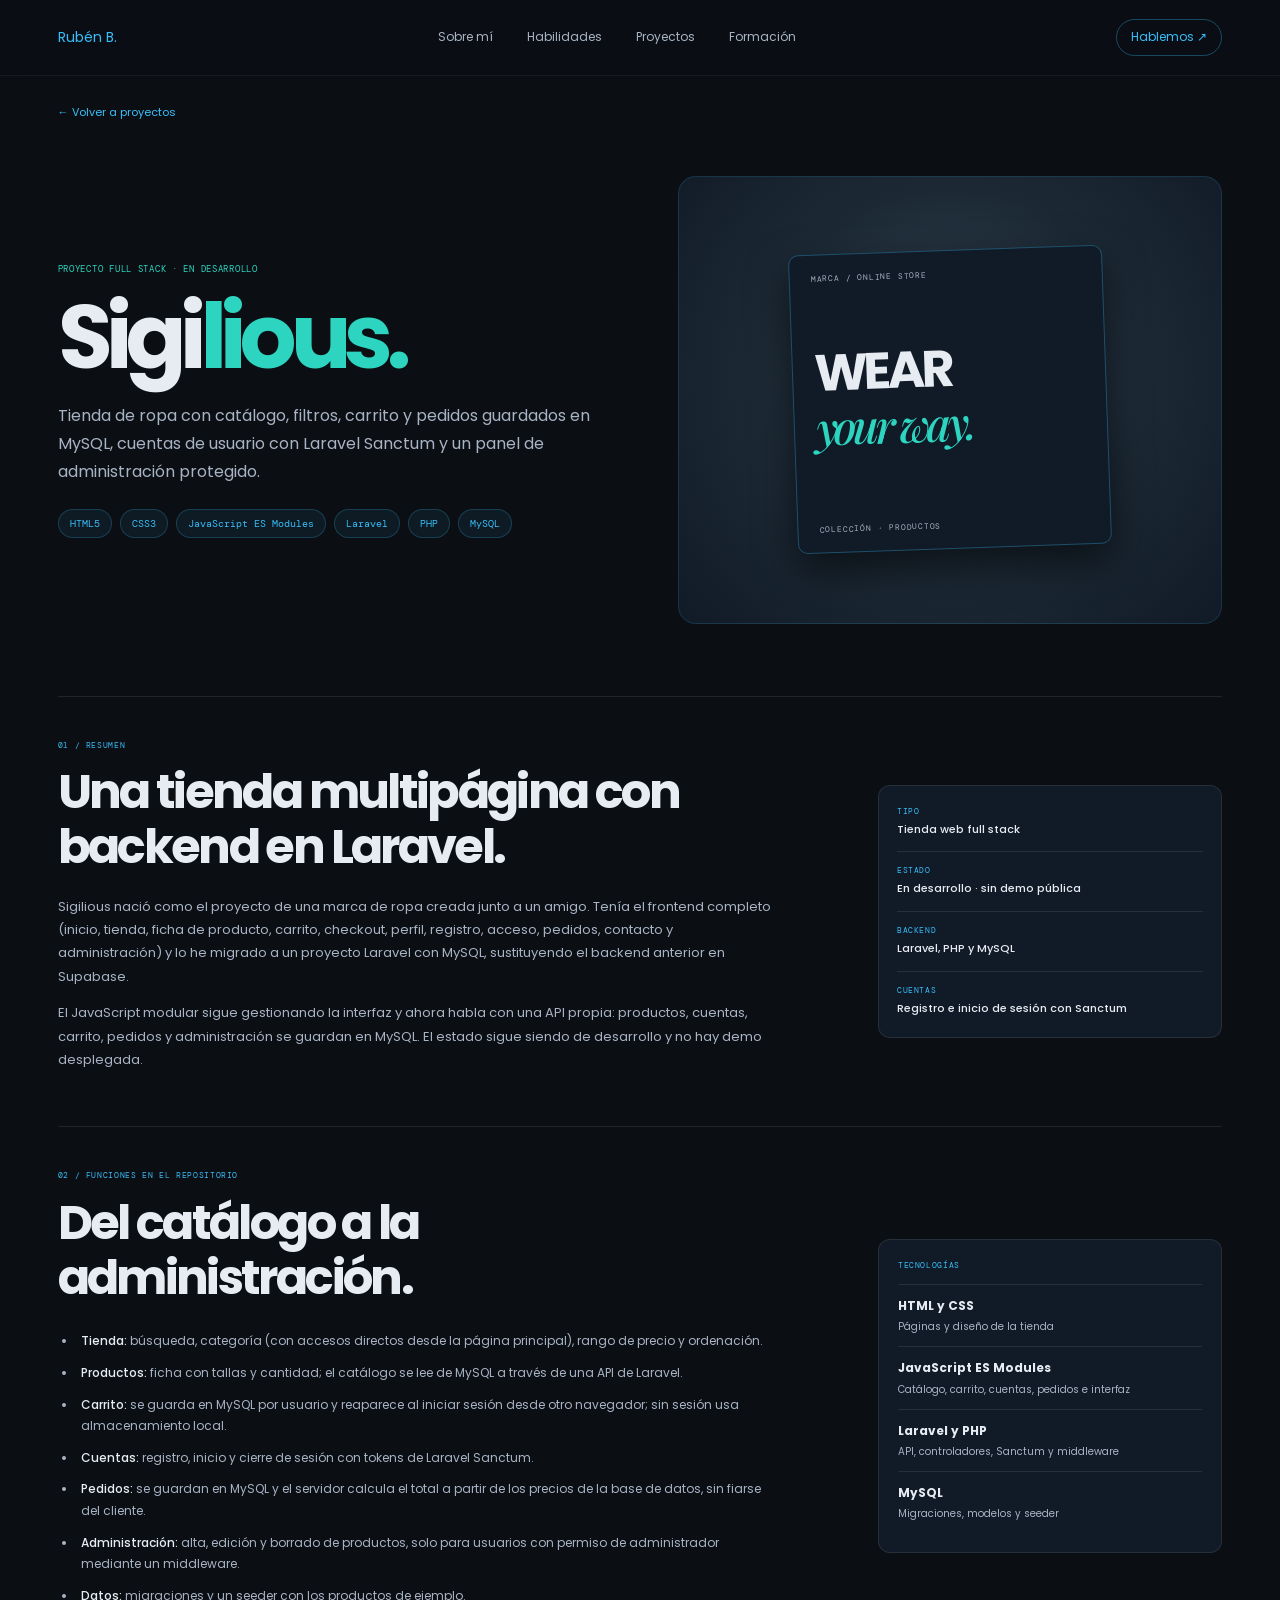
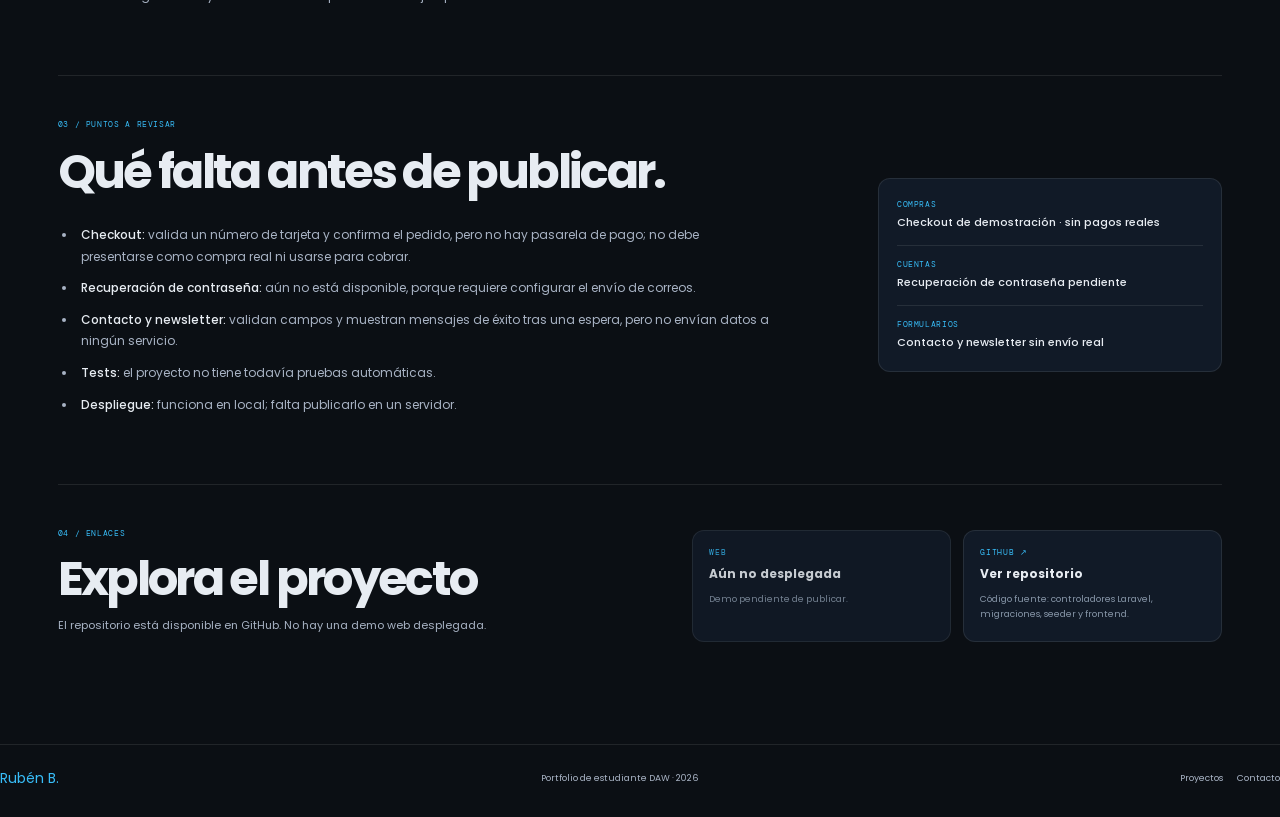
==== commit 8291fd8f: "Cambio en marca_ropa" ====
--- a/proyectos/marca-ropa.html
+++ b/proyectos/marca-ropa.html
@@ -50,7 +50,7 @@
       <article class="detail-copy">
         <p class="project-type">01 / RESUMEN</p>
         <h2>Una tienda multipágina con backend en Laravel.</h2>
-        <p>Sigilious nació como el proyecto de una marca de ropa creada junto a un compañero. Tenía el frontend completo
+        <p>Sigilious nació como el proyecto de una marca de ropa creada junto a un amigo. Tenía el frontend completo
           (inicio, tienda, ficha de producto, carrito, checkout, perfil, registro, acceso, pedidos, contacto y
           administración) y lo he migrado a un proyecto Laravel con MySQL, sustituyendo el backend anterior en Supabase.
         </p>
--- a/css/styles.css
+++ b/css/styles.css
@@ -295,4 +295,14 @@
 @media(max-width:420px){.portfolio-window,.detail-art .portfolio-window{width:78%}}
 
 
-.project-links .project-web-link{margin:0}+.project-links .project-web-link{margin:0}
+
+/* Proyecto: Pokémon MongoDB */
+.visual-pokemon{background:radial-gradient(circle at 50% 43%,#1f4a47,#143028 54%,#111a27)}
+.pokemon-window{width:62%;height:64%;display:flex;flex-direction:column;justify-content:space-between;padding:17px 20px;background:#101a25;border:1px solid rgba(45,212,191,.34);border-radius:10px;box-shadow:0 16px 40px #0009;transform:rotate(-2deg);color:#e7ecf2}
+.pokemon-window>span,.pokemon-window>small{font:8px var(--mono);letter-spacing:.09em;color:#a8b3c4}
+.pokemon-window strong{font-size:clamp(34px,4.6vw,58px);line-height:.9;letter-spacing:-.07em}
+.pokemon-window strong i{font:italic 500 .5em var(--serif);color:var(--green)}
+.detail-art .pokemon-window{width:67%;height:62%}
+@media(max-width:760px){.pokemon-window{width:68%;height:64%}}
+@media(max-width:420px){.pokemon-window,.detail-art .pokemon-window{width:78%}}
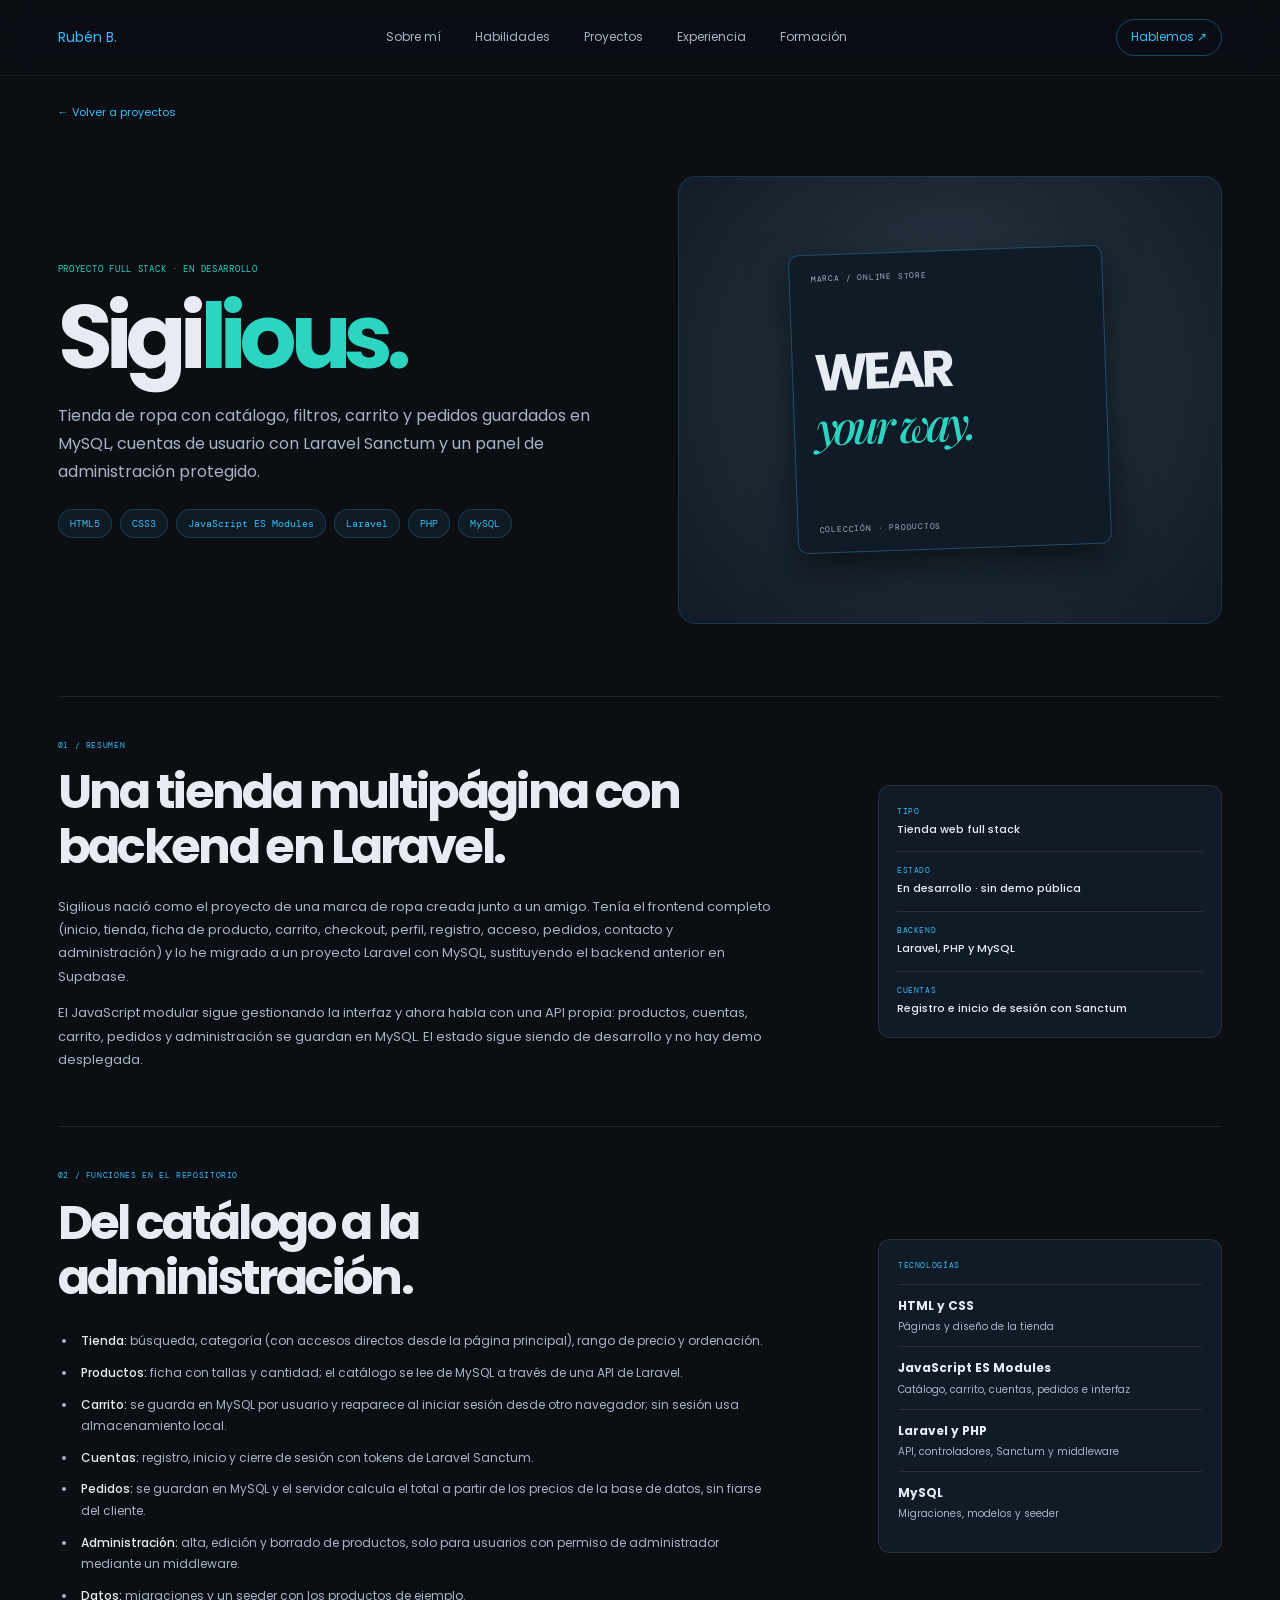
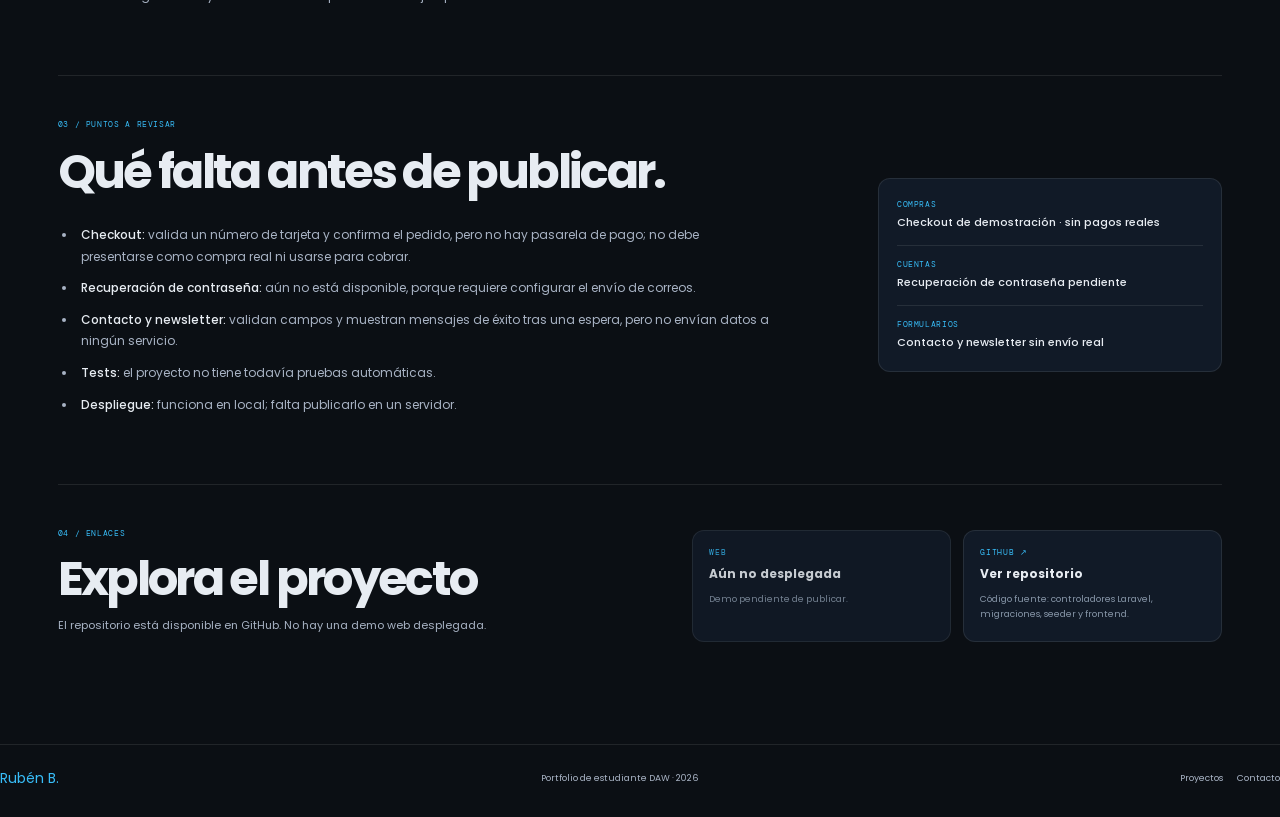
==== commit ac711e53: "Añadir experiencia Laboral" ====
--- a/proyectos/marca-ropa.html
+++ b/proyectos/marca-ropa.html
@@ -1,7 +1,9 @@
 <!doctype html>
+<!-- Página de detalle del proyecto de tienda online Sigilious. -->
 <html lang="es">
 
 <head>
+  <!-- Metadatos para navegador y redes sociales, icono, tipografías y hoja de estilos compartida. -->
   <meta charset="utf-8">
   <meta name="viewport" content="width=device-width, initial-scale=1">
   <meta name="description"
@@ -20,18 +22,22 @@
 </head>
 
 <body>
+  <!-- Enlace de accesibilidad para saltar la navegación. -->
   <a class="skip-link" href="#contenido">Saltar al contenido</a>
+  <!-- Navegación común del portfolio con enlaces de regreso a sus secciones principales. -->
   <header class="site-header">
     <a class="wordmark" href="../index.html#inicio" aria-label="Inicio">Rubén B.</a>
     <button class="nav-toggle" type="button" aria-expanded="false" aria-controls="main-nav"
       aria-label="Abrir menú"><span></span><span></span><span></span></button>
     <nav class="main-nav" id="main-nav" aria-label="Navegación principal"><a href="../index.html#sobre-mi">Sobre
-        mí</a><a href="../index.html#habilidades">Habilidades</a><a href="../index.html#proyectos">Proyectos</a><a
+        mí</a><a href="../index.html#habilidades">Habilidades</a><a href="../index.html#proyectos">Proyectos</a><a href="../index.html#experiencia">Experiencia</a><a
         href="../index.html#formacion">Formación</a></nav>
     <a class="nav-contact" href="../index.html#contacto">Hablemos <span aria-hidden="true">↗</span></a>
   </header>
   <main id="contenido" class="project-detail section-wrap">
+    <!-- Vuelve a la lista de proyectos en la página principal. -->
     <a class="detail-back" href="../index.html#proyectos">← Volver a proyectos</a>
+    <!-- Nombre, resumen, tecnologías e ilustración conceptual del proyecto. -->
     <section class="detail-hero" aria-labelledby="project-title">
       <div>
         <p class="eyebrow">PROYECTO FULL STACK · EN DESARROLLO</p>
@@ -46,6 +52,7 @@
               way.</i></strong><small>COLECCIÓN · PRODUCTOS</small></div>
       </div>
     </section>
+    <!-- Contexto del proyecto y datos clave presentados en una columna lateral. -->
     <section class="detail-content" aria-label="Información del proyecto">
       <article class="detail-copy">
         <p class="project-type">01 / RESUMEN</p>
@@ -65,6 +72,7 @@
         <div><span>CUENTAS</span><strong>Registro e inicio de sesión con Sanctum</strong></div>
       </aside>
     </section>
+    <!-- Funciones implementadas y tecnologías utilizadas en la tienda. -->
     <section class="detail-content detail-content-secondary" aria-label="Tecnologías y trabajo realizado">
       <article class="detail-copy">
         <p class="project-type">02 / FUNCIONES EN EL REPOSITORIO</p>
@@ -93,6 +101,7 @@
         <div class="tech-row"><strong>MySQL</strong><span>Migraciones, modelos y seeder</span></div>
       </aside>
     </section>
+    <!-- Limitaciones actuales y tareas necesarias antes de publicar el proyecto. -->
     <section class="detail-content detail-content-secondary" aria-label="Revisión técnica y siguientes mejoras">
       <article class="detail-copy">
         <p class="project-type">03 / PUNTOS A REVISAR</p>
@@ -114,6 +123,7 @@
         <div><span>FORMULARIOS</span><strong>Contacto y newsletter sin envío real</strong></div>
       </aside>
     </section>
+    <!-- Enlaces al repositorio y estado de disponibilidad de una demo. -->
     <section class="detail-resources" aria-labelledby="resources-title">
       <div>
         <p class="project-type">04 / ENLACES</p>
@@ -129,11 +139,13 @@
       </div>
     </section>
   </main>
+  <!-- Pie compartido con enlaces de vuelta al portfolio. -->
   <footer class="site-footer"><a class="wordmark" href="../index.html#inicio">Rubén B.</a>
     <p>Portfolio de estudiante DAW · <span id="current-year">2026</span></p>
     <nav aria-label="Enlaces del pie"><a href="../index.html#proyectos">Proyectos</a><a
         href="../index.html#contacto">Contacto</a></nav>
   </footer>
+  <!-- Reutiliza las interacciones comunes del sitio, como el menú y el año. -->
   <script src="../js/main.js" defer></script>
 </body>
 
--- a/css/styles.css
+++ b/css/styles.css
@@ -1,308 +1,2210 @@
-:root{--paper:#0b0f14;--ink:#e7ecf2;--muted:#a8b3c4;--line:rgba(255,255,255,.09);--green:#2dd4bf;--sky:#38bdf8;--deep:#0f1621;--display:'Poppins',Arial,sans-serif;--serif:'Playfair Display',Georgia,serif;--mono:'DM Mono',monospace;--gutter:clamp(22px,4.5vw,72px);--section-space:94px;--section-space-bottom:104px}
-*{box-sizing:border-box}html{scroll-behavior:smooth;scroll-padding-top:90px}body{background:var(--paper);color:var(--ink);font-family:var(--display);font-size:14px;line-height:1.7;-webkit-font-smoothing:antialiased}a{color:inherit;text-decoration:none}a:focus-visible,button:focus-visible,input:focus-visible,textarea:focus-visible{outline:2px solid var(--sky);outline-offset:3px}.skip-link{background:var(--sky);color:#051018}.section-wrap{width:100%;margin:0;padding-left:var(--gutter);padding-right:var(--gutter)}
-.site-header{height:76px;padding:0 var(--gutter);display:flex;align-items:center;justify-content:space-between;border-bottom:1px solid rgba(255,255,255,.05);position:sticky;top:0;background:rgba(11,15,20,.9);backdrop-filter:blur(12px);z-index:10}.wordmark{color:var(--sky)}.wordmark span,.accent{color:var(--green)}.main-nav{display:flex;gap:clamp(16px,2.8vw,34px);font-size:12px;color:var(--muted)}.main-nav a:hover,.site-footer nav a:hover{color:var(--green)}.nav-contact{font-size:12px;color:var(--sky);border:1px solid rgba(56,189,248,.34);border-radius:999px;padding:7px 14px}.nav-toggle{display:none}
-.hero{min-height:calc(100svh - 76px);background:radial-gradient(ellipse at 78% 20%,#142539 0%,#0b0f14 55%);gap:30px}.eyebrow{color:var(--green)}.serif-line{color:var(--green)}.hero-role span,.hero-intro{color:var(--muted)}.button-dark,.button-light{background:linear-gradient(120deg,var(--green),var(--sky));color:#051018;font-weight:600;border-radius:999px}.text-link{border:1px solid rgba(255,255,255,.2);border-radius:999px}.text-link:hover{border-color:var(--green);color:var(--green)}.hero-art{background:radial-gradient(circle at center,rgba(56,189,248,.21),rgba(45,212,191,.06) 44%,transparent 72%)}.orbit{border-color:rgba(56,189,248,.28)}.orbit-two{border-color:rgba(45,212,191,.27)}.orbit-three{background:radial-gradient(circle,rgba(45,212,191,.2),rgba(56,189,248,.08));border-color:rgba(45,212,191,.35)}.art-sticker,.code-card{background:rgba(17,26,39,.95);border:1px solid rgba(56,189,248,.28);border-radius:14px;box-shadow:0 20px 40px rgba(0,0,0,.35)}.art-sticker{color:var(--green);border-color:rgba(45,212,191,.42)}.code-card{color:#e7ecf2}.code-dots,.code-yellow{color:var(--green)}.code-muted,.art-top,.art-caption,.hero-foot{color:#8796a8}.hero-foot a{color:var(--sky)}
-.section-label{border-color:var(--line);color:#8796a8}.about,.education{background:var(--deep)}.about-body,.skills-heading>p,.projects-heading>p,.education-intro,.timeline-item p,.project-info>p{color:var(--muted)}.about-body .lead{color:var(--ink)}.about-note span:last-child{color:var(--green)}.skills,.projects{background:var(--paper)}.skill-card,.project-card,.contact-card{background:#111a27;border:1px solid rgba(255,255,255,.06);border-radius:16px;box-shadow:0 18px 40px rgba(0,0,0,.25)}.skill-card{transition:transform .25s,border-color .25s}.skill-card:hover,.project-card:hover{transform:translateY(-4px);border-color:rgba(56,189,248,.35)}.skill-index,.project-type{color:var(--sky)}.skill-card>p,.skill-card small,.project-disclaimer,.project-links{color:#8796a8}.skill-card ul,.skill-card li,.project-links{border-color:var(--line)}.skill-card li span{color:#8796a8}.project-visual{background:radial-gradient(circle at 50% 43%,#1c4650,#132633 52%,#111a27)}.visual-two{background:radial-gradient(circle at 52% 42%,#264247,#18352f 50%,#111a27)}.demo-tag{background:rgba(11,15,20,.8);border:1px solid rgba(56,189,248,.25);border-radius:999px;color:var(--sky)}.mock-window,.habit-card{background:#101a25;color:#e7ecf2;border:1px solid rgba(56,189,248,.35);border-radius:10px;box-shadow:0 14px 35px #0008}.mock-hero i,.habit-card strong{color:var(--green)}.mock-lines i,.habit-bars i{background:var(--sky)}.mock-lines i+i,.habit-bars i:nth-child(n+6){background:#354555}.tag-list span{border:1px solid rgba(56,189,248,.2);border-radius:999px;color:var(--sky);background:rgba(56,189,248,.06)}.project-arrow{color:var(--green)}.project-number,.habit-caption{color:#8796a8}
-.timeline{border-color:rgba(56,189,248,.3)}.timeline-dot{background:var(--green);box-shadow:0 0 0 4px rgba(45,212,191,.12)}.timeline-year,.contact-email{color:var(--sky)}.timeline-item .timeline-place{color:var(--green)}.timeline-item small{color:#8796a8}.timeline-future .timeline-dot{background:var(--deep);border-color:var(--green)}.contact-card{background:radial-gradient(ellipse at 12% 10%,rgba(45,212,191,.12),transparent 47%),#101a25}.contact-copy,.contact-hint{color:var(--muted)}.site-footer{border-color:var(--line)}.site-footer p,.site-footer nav{color:var(--muted)}.footer-social{color:var(--sky)}
-.project-filters{display:flex;gap:8px;flex-wrap:wrap;margin:-18px 0 24px}.filter-button{font:10px var(--display);color:#a8b3c4;background:#111a27;border:1px solid rgba(56,189,248,.22);border-radius:999px;padding:7px 13px;cursor:pointer}.filter-button:hover,.filter-button.is-active{background:linear-gradient(120deg,var(--green),var(--sky));color:#051018;border-color:transparent}.project-card[hidden]{display:none}.detail-button{display:block;margin-top:9px;padding:0;border:0;background:none;color:var(--sky);font:10px var(--display);cursor:pointer}.scroll-top{position:fixed;right:22px;bottom:22px;width:42px;height:42px;border:1px solid rgba(56,189,248,.3);border-radius:50%;background:#111a27;color:var(--sky);font-size:19px;box-shadow:0 10px 25px #0007;opacity:0;pointer-events:none;transform:translateY(8px);transition:opacity .2s,transform .2s;z-index:5}.scroll-top.visible{opacity:1;pointer-events:auto;transform:translateY(0)}.sr-only{position:absolute;width:1px;height:1px;padding:0;margin:-1px;overflow:hidden;clip:rect(0,0,0,0);white-space:nowrap;border:0}
-
-/* Estructura de página */
-html,body{margin:0;min-height:100%}
-img{display:block;max-width:100%}
-h1,h2,h3,h4,p{margin-top:0}
-.skip-link{position:absolute;top:-60px;left:12px;padding:10px 14px;border-radius:0 0 8px 8px;z-index:30}
-.skip-link:focus{top:0}
-.section-pad{padding-top:var(--section-space);padding-bottom:var(--section-space-bottom)}
-.hero{position:relative;display:grid;grid-template-columns:minmax(0,1.05fr) minmax(300px,.95fr);align-items:center;gap:24px;padding-top:60px;padding-bottom:98px;overflow:hidden}
-.hero-copy{position:relative;z-index:2}
-.hero h1{font-size:clamp(48px,6.5vw,82px);letter-spacing:-.07em;line-height:1.04;font-weight:600;margin:24px 0 20px}
-.hero-role{font-size:14px;font-weight:500;margin-bottom:10px}
-.hero-intro{max-width:460px;font-size:14px}
-.eyebrow,.section-label,.hero-foot,.art-top,.art-caption,.skill-index,.project-type,.timeline-year,.about-note>span:first-child,.project-number,.demo-tag{font-family:var(--mono);font-size:9px;letter-spacing:.08em}
-.eyebrow{text-transform:uppercase}
-.hero-actions{display:flex;align-items:center;gap:12px;margin-top:26px}
-.button{display:inline-flex;align-items:center;justify-content:center;gap:16px;padding:12px 17px;border:1px solid transparent;font:500 11px var(--display);cursor:pointer;transition:transform .2s,filter .2s}
-.button:hover{transform:translateY(-2px);filter:brightness(1.08)}
-.hero-art{height:min(440px,50vw);min-height:340px;position:relative;margin-left:0;overflow:hidden}
-.hero-art:after{content:"";position:absolute;inset:10%;border:1px solid rgba(56,189,248,.15);border-radius:50%;box-shadow:0 0 65px rgba(56,189,248,.08),inset 0 0 60px rgba(45,212,191,.05);pointer-events:none}
-.art-top{position:absolute;top:16px;left:18px;right:18px;display:flex;justify-content:space-between;z-index:2}
-.orbit{position:absolute;border:1px solid rgba(56,189,248,.28);border-radius:50%;width:370px;height:370px;left:50%;top:50%;transform:translate(-50%,-50%)}
-.orbit-two{width:275px;height:275px}
-.orbit-three{width:175px;height:175px}
-.art-sticker{position:absolute;right:9%;top:18%;width:75px;height:75px;display:grid;place-content:center;text-align:center;font:500 9px/1.35 var(--mono);z-index:2}
-.code-card{position:absolute;left:8%;top:35%;width:225px;padding:14px 18px;transform:rotate(-5deg);z-index:2}
-.code-dots{display:block;font:8px var(--mono);letter-spacing:3px;margin-bottom:12px}
-.code-card code{font:11px/1.9 var(--mono)}
-.art-caption{position:absolute;right:17px;bottom:17px;line-height:1.6;text-align:right;z-index:2}
-.hero-foot{position:absolute;bottom:20px;left:var(--gutter);right:var(--gutter);display:flex;justify-content:space-between}
-.section-label{display:flex;justify-content:space-between;border-top:1px solid var(--line);padding-top:13px}
-.about-grid{display:grid;grid-template-columns:.85fr 1.15fr;gap:9%;padding-top:54px}
-.about h2,.skills h2,.projects h2,.education h2,.contact h2{font-size:clamp(44px,5.6vw,72px);line-height:1.05;letter-spacing:-.07em;font-weight:600;margin:0}
-.about-body{max-width:560px;padding-top:8px;font-size:13px}
-.about-body .lead{font-size:18px;line-height:1.55}
-.about-body p{margin-bottom:17px}
-.about-note{display:flex;flex-direction:column;gap:5px;border-top:1px solid var(--line);padding-top:12px;margin-top:27px}
-.skills-heading,.projects-heading{display:flex;justify-content:space-between;align-items:end;gap:24px;padding-top:48px;margin-bottom:34px}
-.skills-heading>p,.projects-heading>p{max-width:300px;font-size:12px;margin-bottom:3px}
-.skill-grid{display:grid;grid-template-columns:repeat(4,minmax(0,1fr));gap:13px}
-.skill-card{min-width:0;padding:20px 17px;min-height:280px}
-.skill-card h3{font-size:18px;margin:18px 0 3px}
-.skill-card>p{font-size:10px;min-height:34px}
-.skill-card ul{list-style:none;padding:10px 0 0;margin:0;border-top:1px solid var(--line)}
-.skill-card li{display:flex;justify-content:space-between;gap:4px;padding:7px 0;border-bottom:1px solid var(--line);font-size:10px}
-.skill-card li span{text-align:right;align-self:center;font:8px var(--mono)}
-.skill-card small{display:block;font-size:9px;line-height:1.55;margin-top:12px}
-.projects-heading{margin-bottom:34px}
-.project-filters{display:flex;gap:8px;flex-wrap:wrap;margin:0 0 20px}
-.project-grid{display:grid;grid-template-columns:repeat(2,minmax(0,1fr));gap:18px}
-.project-card{min-width:0;overflow:hidden;transition:transform .25s,border-color .25s}
-.project-visual{height:clamp(230px,28vw,340px);position:relative;display:grid;place-items:center;overflow:hidden}
-.demo-tag{position:absolute;top:14px;left:14px;padding:5px 9px;font-size:9px;z-index:2}
-.mock-window{width:65%;height:61%;padding:14px 17px;transform:rotate(-3deg)}
-.mock-window>span{display:flex;justify-content:space-between;font-size:9px;font-weight:600}
-.mock-hero{font-size:clamp(23px,2.8vw,36px);line-height:1.05;letter-spacing:-.06em;font-weight:600;margin:20px 0 16px}
-.mock-hero i{font-family:var(--serif);font-weight:500}
-.mock-lines{display:flex;gap:6px}
-.mock-lines i{display:block;width:56px;height:4px;border-radius:4px}
-.mock-lines i+i{width:28px}
-.project-number{position:absolute;right:14px;bottom:11px}
-.habit-card{width:63%;height:62%;padding:20px 22px;display:flex;flex-direction:column;transform:rotate(3deg)}
-.habit-card>span:first-child{font-size:10px}
-.habit-card strong{font-size:clamp(42px,5vw,66px);line-height:1;letter-spacing:-.07em;margin-top:18px}
-.habit-card strong small{font-size:12px;font-weight:400;letter-spacing:0}
-.habit-bars{height:44px;margin-top:18px;display:flex;align-items:end;gap:6px}
-.habit-bars i{flex:1;height:40%;border-radius:3px 3px 0 0}
-.habit-bars i:nth-child(2){height:75%}.habit-bars i:nth-child(3){height:52%}.habit-bars i:nth-child(4){height:93%}.habit-bars i:nth-child(5){height:63%}.habit-bars i:nth-child(6){height:35%}.habit-bars i:nth-child(7){height:23%}
-.habit-caption{font-size:7px;margin-top:auto}
-.project-info{display:grid;grid-template-columns:minmax(0,1fr) auto;align-items:center;padding:17px 19px 19px}
-.project-info h3{font-size:21px;margin:2px 0}
-.project-type{font-size:8px}
-.project-info>p{grid-column:1/-1;font-size:11px;margin:9px 0 12px}
-.project-arrow{font-size:22px}
-.tag-list{grid-column:1/-1;display:flex;flex-wrap:wrap;gap:6px}
-.tag-list span{font:8px var(--mono);padding:4px 8px}
-.project-links{grid-column:1/-1;margin-top:13px;padding-top:10px;border-top:1px solid var(--line);font-size:9px}
-.project-disclaimer{font-size:9px;margin:18px 0 0}
-.education-grid{display:grid;grid-template-columns:1fr 1fr;gap:8%;padding-top:54px}
-.education h2{font-size:clamp(42px,4.8vw,64px)}
-.education-intro{font-size:12px;margin-top:18px}
-.timeline{border-left:1px solid rgba(56,189,248,.3);padding-left:24px}
-.timeline-item{position:relative;padding-bottom:30px}
-.timeline-dot{position:absolute;left:-29px;top:5px;width:8px;height:8px;border-radius:50%}
-.timeline-year{display:block;margin-bottom:10px}
-.timeline-item h3{font-size:17px;margin:0 0 5px}
-.timeline-item p{font-size:11px;margin:0 0 8px}
-.timeline-item small{font-size:9px}
-.contact{padding-top:82px;padding-bottom:70px}
-.contact-card{padding:0 0 55px}
-.contact-card .section-label{margin:0 32px}
-.contact-grid{display:grid;grid-template-columns:1fr .85fr;gap:8%;padding:44px 7% 0}
-.contact h2{font-size:clamp(43px,5vw,66px)}
-.contact-status{display:inline-flex;align-items:center;gap:9px;margin:0 0 18px;font:500 12px var(--mono);letter-spacing:.04em;color:var(--green)}
-.contact-status-dot{width:8px;height:8px;border-radius:50%;background:var(--green);box-shadow:0 0 0 4px rgba(45,212,191,.16)}
-.contact-copy{font-size:14px;line-height:1.7;max-width:420px;margin:20px 0 28px}
-.contact-actions{display:flex;flex-wrap:wrap;align-items:center;gap:12px}
-.contact-actions .button{padding:14px 22px;font-size:13px;min-height:46px}
-.button-outline{background:transparent;color:var(--ink);border-color:rgba(255,255,255,.22);border-radius:999px}
-.button-outline:hover{border-color:var(--green);color:var(--green)}
-.contact-channels{list-style:none;margin:0;padding:0;align-self:center;border:1px solid var(--line);border-radius:12px;background:#111a27;overflow:hidden}
-.contact-channels li+li{border-top:1px solid var(--line)}
-.contact-channels a{display:grid;grid-template-columns:92px minmax(0,1fr) auto;align-items:center;gap:14px;min-height:64px;padding:14px 22px;transition:background .2s}
-.contact-channels a:hover{background:rgba(56,189,248,.07)}
-.contact-channels a:focus-visible{outline-offset:-3px}
-.channel-label{font:500 11px var(--mono);letter-spacing:.08em;text-transform:uppercase;color:var(--sky)}
-.channel-value{font-size:14px;color:var(--ink);overflow-wrap:anywhere}
-.channel-arrow{font-size:16px;color:var(--green);transition:transform .2s}
-.contact-channels a:hover .channel-arrow{transform:translate(2px,-2px)}
-.contact-channels .channel-email{display:grid;grid-template-columns:minmax(0,1fr) auto;align-items:center}
-.copy-email{margin-right:18px;min-height:36px;padding:0 14px;font:500 11px var(--display);color:var(--sky);background:transparent;border:1px solid rgba(56,189,248,.34);border-radius:999px;cursor:pointer;transition:background .2s,color .2s,border-color .2s}
-.copy-email:hover{background:rgba(56,189,248,.1)}
-.copy-email.is-copied{color:var(--green);border-color:var(--green)}
-
-
-
-
-.site-footer{display:flex;align-items:center;justify-content:space-between;gap:20px;padding-top:22px;padding-bottom:26px;border-top:1px solid var(--line)}
-.site-footer p{font-size:9px;line-height:1.65;margin:0}
-.site-footer nav,.footer-social{display:flex;flex-wrap:wrap;gap:14px;font-size:9px}
-.footer-social{font:8px var(--mono)}
-.nav-toggle{display:none}
-.reveal{opacity:0;transform:translateY(16px);transition:opacity .55s ease,transform .55s ease}
-.reveal.visible{opacity:1;transform:translateY(0)}
-@media(max-width:900px){
- .hero{grid-template-columns:minmax(0,1fr) minmax(250px,.82fr)}
- .hero h1{font-size:clamp(44px,6vw,65px)}
- .hero-art{height:350px}
- .skill-grid{grid-template-columns:repeat(2,minmax(0,1fr))}
- .skill-card{min-height:250px}
- .about-grid{gap:5%}
-}
-@media(max-width:650px){
- :root{--section-space:68px;--section-space-bottom:72px}
- html{scroll-padding-top:75px}
- .site-header{height:auto;min-height:64px;padding-top:9px;padding-bottom:9px;display:flex;flex-wrap:wrap;row-gap:6px}
- .nav-toggle{display:flex;order:2;flex-direction:column;gap:4px;background:transparent;border:0;padding:8px;cursor:pointer}
- .nav-toggle span:not(.sr-only){height:2px;width:21px;background:var(--sky);border-radius:2px}
- .nav-contact{order:1;margin-left:auto;margin-right:8px}
- .main-nav{display:none;order:3;width:100%;flex-direction:column;gap:0;padding:7px 0 2px;border-top:1px solid var(--line)}
- .main-nav.open{display:flex}
- .main-nav a{padding:6px 0}
- .hero{min-height:auto;grid-template-columns:1fr;padding-top:48px;padding-bottom:70px;gap:15px}
- .hero h1{font-size:clamp(46px,12vw,66px);margin:20px 0 16px}
- .hero-role,.hero-intro{font-size:12px}
- .hero-art{width:100%;height:275px;min-height:0;margin:10px 0 0}
- .orbit{width:280px;height:280px}.orbit-two{width:210px;height:210px}.orbit-three{width:135px;height:135px}
- .code-card{left:8%;top:35%;width:190px;padding:11px 14px}
- .code-card code{font-size:9px}
- .art-sticker{width:62px;height:62px;font-size:8px}
- .hero-foot{bottom:15px;font-size:7px}
- .hero-foot span:last-child{display:none}
- .section-label{font-size:9px}
- .about-grid,.education-grid{grid-template-columns:1fr;gap:24px;padding-top:36px}
- .about h2,.skills h2,.projects h2{font-size:52px}
- .about-body .lead{font-size:16px}
- .skills-heading,.projects-heading{display:block;padding-top:36px;margin-bottom:24px}
- .skills-heading>p,.projects-heading>p{margin-top:14px}
- .skill-grid{grid-template-columns:repeat(2,minmax(0,1fr));gap:8px}
- .skill-card{padding:14px 11px;min-height:230px}
- .skill-card h3{font-size:16px}
- .skill-card li{font-size:10px;flex-wrap:wrap}
- .skill-card li span{font-size:8px}
- .project-grid{grid-template-columns:1fr;gap:18px}
- .project-visual{height:255px}
- .mock-window{width:70%}.habit-card{width:68%}
- .education h2{font-size:47px}
- .contact{padding-top:55px;padding-bottom:48px}
- .contact-card{padding-bottom:38px}
- .contact-card .section-label{margin:0 18px}
- .contact-grid{grid-template-columns:1fr;padding:32px 18px 0;gap:25px}
- .contact h2{font-size:50px}
- .contact-actions .button{flex:1 1 100%}
- .contact-channels a{grid-template-columns:minmax(0,1fr) auto;gap:2px 12px;padding:14px 18px}
- .channel-label{grid-column:1}
- .channel-value{grid-column:1;grid-row:2}
- .channel-arrow{grid-column:2;grid-row:1/3}
- .copy-email{margin-right:14px}
- .site-footer{display:grid;grid-template-columns:auto 1fr;gap:14px}
- .site-footer nav{grid-column:1/-1;grid-row:2}
- .footer-social{justify-content:flex-end}
-}
-@media(max-width:370px){
- .hero h1{font-size:44px}
- .hero-actions{gap:7px;flex-wrap:wrap}
- .button{gap:10px;padding:10px 12px}
- .skill-grid{grid-template-columns:1fr}
- .skill-card{min-height:0}
- .skill-card>p{min-height:0}
- .section-label span:last-child{max-width:45%;text-align:right}
-}
-@media(prefers-reduced-motion:reduce){
- html{scroll-behavior:auto}
- *,*::before,*::after{transition:none!important}
- .reveal{opacity:1;transform:none}
-}
-
-
-/* Ancho completo con márgenes adaptables. */
-.hero-copy,.hero-art{width:100%;max-width:800px}
-.hero-copy{justify-self:end}
-.hero-art{justify-self:start}
-.about-grid,.skills-heading,.skill-grid,.projects-heading,.project-filters,.project-grid,.education-grid{width:100%;max-width:1600px;margin-left:auto;margin-right:auto}
-.about-grid{margin-top:0}
-.skill-grid{margin-top:0}
-.project-grid{margin-top:0}
-.education-grid{margin-top:0}
-.contact-card{width:100%;max-width:1600px;margin-left:auto;margin-right:auto}
-.site-footer{width:100%}
-
-
-/* Páginas de detalle de proyecto */
-.project-detail{padding-top:24px;padding-bottom:88px}
-.detail-back{display:inline-block;color:var(--sky);font-size:11px;margin-bottom:30px}
-.detail-back:hover{color:var(--green)}
-.detail-hero{display:grid;grid-template-columns:1fr 1fr;align-items:center;gap:clamp(32px,6vw,90px);padding:24px 0 72px}
-.detail-hero h1{font-size:clamp(56px,7vw,96px);letter-spacing:-.075em;line-height:1;margin:15px 0 20px}
-.detail-lead{max-width:650px;color:var(--muted);font-size:16px;line-height:1.75}
-.detail-tags{display:flex;flex-wrap:wrap;gap:8px;margin-top:23px}
-.detail-tags span{font:10px var(--mono);color:var(--sky);background:rgba(56,189,248,.07);border:1px solid rgba(56,189,248,.22);border-radius:999px;padding:7px 11px}
-.detail-art{height:clamp(280px,35vw,470px);position:relative;display:grid;place-items:center;border:1px solid rgba(56,189,248,.15);border-radius:18px;overflow:hidden}
-.detail-art .mock-window{width:67%;height:62%}
-.detail-art .habit-card{width:64%;height:64%}
-.detail-content{display:grid;grid-template-columns:minmax(0,1.35fr) minmax(230px,.65fr);gap:9%;padding:42px 0;border-top:1px solid var(--line)}
-.detail-copy{max-width:840px}
-.detail-copy h2,.detail-resources h2{font-size:clamp(30px,4vw,48px);line-height:1.15;letter-spacing:-.055em;margin:12px 0 20px}
-.detail-copy>p:not(.project-type){color:var(--muted);font-size:13px;line-height:1.8;max-width:780px}
-.detail-sidebar{align-self:center;border:1px solid var(--line);background:#111a27;border-radius:12px;padding:7px 18px}
-.detail-sidebar>div{display:flex;flex-direction:column;gap:4px;padding:13px 0;border-bottom:1px solid var(--line)}
-.detail-sidebar>div:last-child{border-bottom:0}
-.detail-sidebar span,.project-resource>span{font:8px var(--mono);letter-spacing:.08em;color:var(--sky)}
-.detail-sidebar strong{font-size:11px;font-weight:500;color:var(--ink)}
-.detail-content-secondary{padding-top:42px;padding-bottom:52px}
-.detail-list{padding-left:19px;color:var(--muted);font-size:12px;line-height:1.8}
-.detail-list li{padding:5px 0 5px 4px}
-.detail-list strong{color:var(--ink);font-weight:500}
-.detail-tech{align-self:center;background:#111a27;border:1px solid var(--line);border-radius:12px;padding:19px}
-.detail-tech>.project-type{margin-bottom:11px}
-.tech-row{display:flex;flex-direction:column;padding:11px 0;border-top:1px solid var(--line);gap:2px}
-.tech-row strong{font-size:12px;color:var(--ink)}
-.tech-row span{font-size:10px;color:var(--muted)}
-.detail-resources{display:grid;grid-template-columns:1fr 1fr;align-items:center;gap:9%;border-top:1px solid var(--line);padding:42px 0 10px}
-.detail-resources h2{margin:10px 0}
-.detail-resources>div:first-child>p:last-child{max-width:520px;color:var(--muted);font-size:11px}
-.resource-grid{display:grid;grid-template-columns:1fr 1fr;gap:12px}
-.project-resource{display:flex;flex-direction:column;gap:7px;min-height:112px;padding:16px;background:#111a27;border:1px solid var(--line);border-radius:12px}
-.project-resource strong{font-size:12px}
-.project-resource small{font-size:9px;color:#8796a8}
-.project-resource.is-pending{opacity:.85}
-@media(max-width:760px){
- .project-detail{padding-top:19px;padding-bottom:60px}
- .detail-hero{grid-template-columns:1fr;gap:28px;padding:12px 0 48px}
- .detail-hero h1{font-size:clamp(54px,12vw,78px)}
- .detail-lead{font-size:14px}
- .detail-art{height:290px}
- .detail-content{grid-template-columns:1fr;gap:24px;padding:32px 0}
- .detail-sidebar{width:100%}
- .detail-resources{grid-template-columns:1fr;gap:16px;padding-top:32px}
-}
-@media(max-width:420px){
- .resource-grid{grid-template-columns:1fr}
- .detail-art .mock-window{width:76%}
- .detail-art .habit-card{width:74%}
-}
-
-
-.visual-three{background:radial-gradient(circle at 50% 45%,#354654,#1c2935 52%,#111a27)}
-.fashion-window{width:58%;height:67%;display:flex;flex-direction:column;justify-content:space-between;padding:18px 21px;background:#111a27;border:1px solid rgba(56,189,248,.32);border-radius:10px;box-shadow:0 16px 40px #0009;transform:rotate(-2deg);color:#e7ecf2}
-.fashion-window>span,.fashion-window>small{font:8px var(--mono);letter-spacing:.1em;color:#a8b3c4}
-.fashion-window strong{font-size:clamp(30px,4vw,52px);line-height:.88;letter-spacing:-.08em}
-.fashion-window strong i{font:italic 500 .9em var(--serif);color:var(--green)}
-.project-source-link{display:inline-block;margin:9px 0 0 12px;color:var(--sky);font-size:10px}
-.project-source-link:hover,.project-resource-link:hover{color:var(--green)}
-.project-resource-link{transition:border-color .2s,transform .2s}
-.project-resource-link:hover{border-color:rgba(45,212,191,.45);transform:translateY(-2px)}
-.tech-hint{display:block;color:#8796a8;font-size:9px;line-height:1.5;margin-top:12px}
-@media(max-width:760px){.fashion-window{width:68%;height:64%}}
-@media(max-width:420px){.fashion-window{width:78%}}
-
-
-.visual-portfolio{background:radial-gradient(circle at 48% 42%,#1d3c50,#142333 54%,#111a27)}
-.portfolio-window{width:62%;height:64%;display:flex;flex-direction:column;justify-content:space-between;padding:17px 20px;background:#101a25;border:1px solid rgba(56,189,248,.34);border-radius:10px;box-shadow:0 16px 40px #0009;transform:rotate(-2deg);color:#e7ecf2}
-.portfolio-window>span,.portfolio-window>small{font:8px var(--mono);letter-spacing:.09em;color:#a8b3c4}
-.portfolio-window strong{font-size:clamp(24px,3.2vw,40px);line-height:.98;letter-spacing:-.06em}
-.portfolio-window strong i{font:italic 500 .92em var(--serif);color:var(--green)}
-.detail-art .portfolio-window{width:67%;height:62%}
-@media(max-width:760px){.portfolio-window{width:68%;height:64%}}
-@media(max-width:420px){.portfolio-window,.detail-art .portfolio-window{width:78%}}
-
-
-.project-links .project-web-link{margin:0}
-
+/* Variables globales: colores, tipografías y espacios reutilizados en todo el sitio. */
+:root {
+    --paper: #0b0f14;
+    --ink: #e7ecf2;
+    --muted: #a8b3c4;
+    --line: rgba(255, 255, 255, .09);
+    --green: #2dd4bf;
+    --sky: #38bdf8;
+    --deep: #0f1621;
+    --display: 'Poppins', Arial, sans-serif;
+    --serif: 'Playfair Display', Georgia, serif;
+    --mono: 'DM Mono', monospace;
+    --gutter: clamp(22px, 4.5vw, 72px);
+    --section-space: 94px;
+    --section-space-bottom: 104px
+}
+
+/* Ajustes base y estados visibles al navegar con teclado. */
+* {
+    box-sizing: border-box
+}
+
+html {
+    scroll-behavior: smooth;
+    scroll-padding-top: 90px
+}
+
+body {
+    background: var(--paper);
+    color: var(--ink);
+    font-family: var(--display);
+    font-size: 14px;
+    line-height: 1.7;
+    -webkit-font-smoothing: antialiased
+}
+
+a {
+    color: inherit;
+    text-decoration: none
+}
+
+a:focus-visible,
+button:focus-visible,
+input:focus-visible,
+textarea:focus-visible {
+    outline: 2px solid var(--sky);
+    outline-offset: 3px
+}
+
+.skip-link {
+    background: var(--sky);
+    color: #051018
+}
+
+.section-wrap {
+    width: 100%;
+    margin: 0;
+    padding-left: var(--gutter);
+    padding-right: var(--gutter)
+}
+
+.site-header {
+    height: 76px;
+    padding: 0 var(--gutter);
+    display: flex;
+    align-items: center;
+    justify-content: space-between;
+    border-bottom: 1px solid rgba(255, 255, 255, .05);
+    position: sticky;
+    top: 0;
+    background: rgba(11, 15, 20, .9);
+    backdrop-filter: blur(12px);
+    z-index: 10
+}
+
+.wordmark {
+    color: var(--sky)
+}
+
+.wordmark span,
+.accent {
+    color: var(--green)
+}
+
+.main-nav {
+    display: flex;
+    gap: clamp(16px, 2.8vw, 34px);
+    font-size: 12px;
+    color: var(--muted)
+}
+
+.main-nav a:hover,
+.site-footer nav a:hover {
+    color: var(--green)
+}
+
+.nav-contact {
+    font-size: 12px;
+    color: var(--sky);
+    border: 1px solid rgba(56, 189, 248, .34);
+    border-radius: 999px;
+    padding: 7px 14px
+}
+
+.nav-toggle {
+    display: none
+}
+
+.hero {
+    min-height: calc(100svh - 76px);
+    background: radial-gradient(ellipse at 78% 20%, #142539 0%, #0b0f14 55%);
+    gap: 30px
+}
+
+.eyebrow {
+    color: var(--green)
+}
+
+.serif-line {
+    color: var(--green)
+}
+
+.hero-role span,
+.hero-intro {
+    color: var(--muted)
+}
+
+.button-dark,
+.button-light {
+    background: linear-gradient(120deg, var(--green), var(--sky));
+    color: #051018;
+    font-weight: 600;
+    border-radius: 999px
+}
+
+.text-link {
+    border: 1px solid rgba(255, 255, 255, .2);
+    border-radius: 999px
+}
+
+.text-link:hover {
+    border-color: var(--green);
+    color: var(--green)
+}
+
+.hero-art {
+    background: radial-gradient(circle at center, rgba(56, 189, 248, .21), rgba(45, 212, 191, .06) 44%, transparent 72%)
+}
+
+.orbit {
+    border-color: rgba(56, 189, 248, .28)
+}
+
+.orbit-two {
+    border-color: rgba(45, 212, 191, .27)
+}
+
+.orbit-three {
+    background: radial-gradient(circle, rgba(45, 212, 191, .2), rgba(56, 189, 248, .08));
+    border-color: rgba(45, 212, 191, .35)
+}
+
+.art-sticker,
+.code-card {
+    background: rgba(17, 26, 39, .95);
+    border: 1px solid rgba(56, 189, 248, .28);
+    border-radius: 14px;
+    box-shadow: 0 20px 40px rgba(0, 0, 0, .35)
+}
+
+.art-sticker {
+    color: var(--green);
+    border-color: rgba(45, 212, 191, .42)
+}
+
+.code-card {
+    color: #e7ecf2
+}
+
+.code-dots,
+.code-yellow {
+    color: var(--green)
+}
+
+.code-muted,
+.art-top,
+.art-caption,
+.hero-foot {
+    color: #8796a8
+}
+
+.hero-foot a {
+    color: var(--sky)
+}
+
+.section-label {
+    border-color: var(--line);
+    color: #8796a8
+}
+
+.about,
+.education {
+    background: var(--deep)
+}
+
+.about-body,
+.skills-heading>p,
+.projects-heading>p,
+.education-intro,
+.timeline-item p,
+.experience-list,
+.project-info>p {
+    color: var(--muted)
+}
+
+.about-body .lead {
+    color: var(--ink)
+}
+
+.about-note span:last-child {
+    color: var(--green)
+}
+
+.skills,
+.projects {
+    background: var(--paper)
+}
+
+.skill-card,
+.project-card,
+.contact-card {
+    background: #111a27;
+    border: 1px solid rgba(255, 255, 255, .06);
+    border-radius: 16px;
+    box-shadow: 0 18px 40px rgba(0, 0, 0, .25)
+}
+
+.skill-card {
+    transition: transform .25s, border-color .25s
+}
+
+.skill-card:hover,
+.project-card:hover {
+    transform: translateY(-4px);
+    border-color: rgba(56, 189, 248, .35)
+}
+
+.skill-index,
+.project-type {
+    color: var(--sky)
+}
+
+.skill-card>p,
+.skill-card small,
+.project-disclaimer,
+.project-links {
+    color: #8796a8
+}
+
+.skill-card ul,
+.skill-card li,
+.project-links {
+    border-color: var(--line)
+}
+
+.skill-card li span {
+    color: #8796a8
+}
+
+.project-visual {
+    background: radial-gradient(circle at 50% 43%, #1c4650, #132633 52%, #111a27)
+}
+
+.visual-two {
+    background: radial-gradient(circle at 52% 42%, #264247, #18352f 50%, #111a27)
+}
+
+.demo-tag {
+    background: rgba(11, 15, 20, .8);
+    border: 1px solid rgba(56, 189, 248, .25);
+    border-radius: 999px;
+    color: var(--sky)
+}
+
+.mock-window,
+.habit-card {
+    background: #101a25;
+    color: #e7ecf2;
+    border: 1px solid rgba(56, 189, 248, .35);
+    border-radius: 10px;
+    box-shadow: 0 14px 35px #0008
+}
+
+.mock-hero i,
+.habit-card strong {
+    color: var(--green)
+}
+
+.mock-lines i,
+.habit-bars i {
+    background: var(--sky)
+}
+
+.mock-lines i+i,
+.habit-bars i:nth-child(n+6) {
+    background: #354555
+}
+
+.tag-list span {
+    border: 1px solid rgba(56, 189, 248, .2);
+    border-radius: 999px;
+    color: var(--sky);
+    background: rgba(56, 189, 248, .06)
+}
+
+.project-arrow {
+    color: var(--green)
+}
+
+.project-number,
+.habit-caption {
+    color: #8796a8
+}
+
+.timeline {
+    border-color: rgba(56, 189, 248, .3)
+}
+
+.timeline-dot {
+    background: var(--green);
+    box-shadow: 0 0 0 4px rgba(45, 212, 191, .12)
+}
+
+.timeline-year,
+.contact-email {
+    color: var(--sky)
+}
+
+.timeline-item .timeline-place {
+    color: var(--green)
+}
+
+.timeline-item small {
+    color: #8796a8
+}
+
+.timeline-future .timeline-dot {
+    background: var(--deep);
+    border-color: var(--green)
+}
+
+.contact-card {
+    background: radial-gradient(ellipse at 12% 10%, rgba(45, 212, 191, .12), transparent 47%), #101a25
+}
+
+.contact-copy,
+.contact-hint {
+    color: var(--muted)
+}
+
+.site-footer {
+    border-color: var(--line)
+}
+
+.site-footer p,
+.site-footer nav {
+    color: var(--muted)
+}
+
+.footer-social {
+    color: var(--sky)
+}
+
+.project-filters {
+    display: flex;
+    gap: 8px;
+    flex-wrap: wrap;
+    margin: -18px 0 24px
+}
+
+.filter-button {
+    font: 10px var(--display);
+    color: #a8b3c4;
+    background: #111a27;
+    border: 1px solid rgba(56, 189, 248, .22);
+    border-radius: 999px;
+    padding: 7px 13px;
+    cursor: pointer
+}
+
+.filter-button:hover,
+.filter-button.is-active {
+    background: linear-gradient(120deg, var(--green), var(--sky));
+    color: #051018;
+    border-color: transparent
+}
+
+.project-card[hidden] {
+    display: none
+}
+
+.detail-button {
+    display: block;
+    margin-top: 9px;
+    padding: 0;
+    border: 0;
+    background: none;
+    color: var(--sky);
+    font: 10px var(--display);
+    cursor: pointer
+}
+
+.scroll-top {
+    position: fixed;
+    right: 22px;
+    bottom: 22px;
+    width: 42px;
+    height: 42px;
+    border: 1px solid rgba(56, 189, 248, .3);
+    border-radius: 50%;
+    background: #111a27;
+    color: var(--sky);
+    font-size: 19px;
+    box-shadow: 0 10px 25px #0007;
+    opacity: 0;
+    pointer-events: none;
+    transform: translateY(8px);
+    transition: opacity .2s, transform .2s;
+    z-index: 5
+}
+
+.scroll-top.visible {
+    opacity: 1;
+    pointer-events: auto;
+    transform: translateY(0)
+}
+
+.sr-only {
+    position: absolute;
+    width: 1px;
+    height: 1px;
+    padding: 0;
+    margin: -1px;
+    overflow: hidden;
+    clip: rect(0, 0, 0, 0);
+    white-space: nowrap;
+    border: 0
+}
+
+/* Estructura común: márgenes, imágenes, títulos, enlaces de salto y espaciado de secciones. */
+html,
+body {
+    margin: 0;
+    min-height: 100%
+}
+
+img {
+    display: block;
+    max-width: 100%
+}
+
+h1,
+h2,
+h3,
+h4,
+p {
+    margin-top: 0
+}
+
+.skip-link {
+    position: absolute;
+    top: -60px;
+    left: 12px;
+    padding: 10px 14px;
+    border-radius: 0 0 8px 8px;
+    z-index: 30
+}
+
+.skip-link:focus {
+    top: 0
+}
+
+.section-pad {
+    padding-top: var(--section-space);
+    padding-bottom: var(--section-space-bottom)
+}
+
+/* Distribución y elementos de la presentación principal. */
+.hero {
+    position: relative;
+    display: grid;
+    grid-template-columns: minmax(0, 1.05fr) minmax(300px, .95fr);
+    align-items: center;
+    gap: 24px;
+    padding-top: 60px;
+    padding-bottom: 98px;
+    overflow: hidden
+}
+
+.hero-copy {
+    position: relative;
+    z-index: 2
+}
+
+.hero h1 {
+    font-size: clamp(48px, 6.5vw, 82px);
+    letter-spacing: -.07em;
+    line-height: 1.04;
+    font-weight: 600;
+    margin: 24px 0 20px
+}
+
+.hero-role {
+    font-size: 14px;
+    font-weight: 500;
+    margin-bottom: 10px
+}
+
+.hero-intro {
+    max-width: 460px;
+    font-size: 14px
+}
+
+.eyebrow,
+.section-label,
+.hero-foot,
+.art-top,
+.art-caption,
+.skill-index,
+.project-type,
+.timeline-year,
+.about-note>span:first-child,
+.project-number,
+.demo-tag {
+    font-family: var(--mono);
+    font-size: 9px;
+    letter-spacing: .08em
+}
+
+.eyebrow {
+    text-transform: uppercase
+}
+
+.hero-actions {
+    display: flex;
+    align-items: center;
+    gap: 12px;
+    margin-top: 26px
+}
+
+.button {
+    display: inline-flex;
+    align-items: center;
+    justify-content: center;
+    gap: 16px;
+    padding: 12px 17px;
+    border: 1px solid transparent;
+    font: 500 11px var(--display);
+    cursor: pointer;
+    transition: transform .2s, filter .2s
+}
+
+.button:hover {
+    transform: translateY(-2px);
+    filter: brightness(1.08)
+}
+
+.hero-art {
+    height: min(440px, 50vw);
+    min-height: 340px;
+    position: relative;
+    margin-left: 0;
+    overflow: hidden
+}
+
+.hero-art:after {
+    content: "";
+    position: absolute;
+    inset: 10%;
+    border: 1px solid rgba(56, 189, 248, .15);
+    border-radius: 50%;
+    box-shadow: 0 0 65px rgba(56, 189, 248, .08), inset 0 0 60px rgba(45, 212, 191, .05);
+    pointer-events: none
+}
+
+.art-top {
+    position: absolute;
+    top: 16px;
+    left: 18px;
+    right: 18px;
+    display: flex;
+    justify-content: space-between;
+    z-index: 2
+}
+
+.orbit {
+    position: absolute;
+    border: 1px solid rgba(56, 189, 248, .28);
+    border-radius: 50%;
+    width: 370px;
+    height: 370px;
+    left: 50%;
+    top: 50%;
+    transform: translate(-50%, -50%)
+}
+
+.orbit-two {
+    width: 275px;
+    height: 275px
+}
+
+.orbit-three {
+    width: 175px;
+    height: 175px
+}
+
+.art-sticker {
+    position: absolute;
+    right: 9%;
+    top: 18%;
+    width: 75px;
+    height: 75px;
+    display: grid;
+    place-content: center;
+    text-align: center;
+    font: 500 9px/1.35 var(--mono);
+    z-index: 2
+}
+
+.code-card {
+    position: absolute;
+    left: 8%;
+    top: 35%;
+    width: 225px;
+    padding: 14px 18px;
+    transform: rotate(-5deg);
+    z-index: 2
+}
+
+.code-dots {
+    display: block;
+    font: 8px var(--mono);
+    letter-spacing: 3px;
+    margin-bottom: 12px
+}
+
+.code-card code {
+    font: 11px/1.9 var(--mono)
+}
+
+.art-caption {
+    position: absolute;
+    right: 17px;
+    bottom: 17px;
+    line-height: 1.6;
+    text-align: right;
+    z-index: 2
+}
+
+.hero-foot {
+    position: absolute;
+    bottom: 20px;
+    left: var(--gutter);
+    right: var(--gutter);
+    display: flex;
+    justify-content: space-between
+}
+
+.section-label {
+    display: flex;
+    justify-content: space-between;
+    border-top: 1px solid var(--line);
+    padding-top: 13px
+}
+
+/* Columnas y contenido de la sección de presentación personal. */
+.about-grid {
+    display: grid;
+    grid-template-columns: .85fr 1.15fr;
+    gap: 9%;
+    padding-top: 54px
+}
+
+.about h2,
+.skills h2,
+.projects h2,
+.education h2,
+.experience h2,
+.contact h2 {
+    font-size: clamp(44px, 5.6vw, 72px);
+    line-height: 1.05;
+    letter-spacing: -.07em;
+    font-weight: 600;
+    margin: 0
+}
+
+.about-body {
+    max-width: 560px;
+    padding-top: 8px;
+    font-size: 13px
+}
+
+.about-body .lead {
+    font-size: 18px;
+    line-height: 1.55
+}
+
+.about-body p {
+    margin-bottom: 17px
+}
+
+.about-note {
+    display: flex;
+    flex-direction: column;
+    gap: 5px;
+    border-top: 1px solid var(--line);
+    padding-top: 12px;
+    margin-top: 27px
+}
+
+/* Encabezados de las secciones de tecnologías y proyectos. */
+.skills-heading,
+.projects-heading {
+    display: flex;
+    justify-content: space-between;
+    align-items: end;
+    gap: 24px;
+    padding-top: 48px;
+    margin-bottom: 34px
+}
+
+.skills-heading>p,
+.projects-heading>p {
+    max-width: 300px;
+    font-size: 12px;
+    margin-bottom: 3px
+}
+
+/* Cuadrícula y tarjetas que agrupan las tecnologías por área. */
+.skill-grid {
+    display: grid;
+    grid-template-columns: repeat(4, minmax(0, 1fr));
+    gap: 13px
+}
+
+.skill-card {
+    min-width: 0;
+    padding: 20px 17px;
+    min-height: 280px
+}
+
+.skill-card h3 {
+    font-size: 18px;
+    margin: 18px 0 3px
+}
+
+.skill-card>p {
+    font-size: 10px;
+    min-height: 34px
+}
+
+.skill-card ul {
+    list-style: none;
+    padding: 10px 0 0;
+    margin: 0;
+    border-top: 1px solid var(--line)
+}
+
+.skill-card li {
+    display: flex;
+    justify-content: space-between;
+    gap: 4px;
+    padding: 7px 0;
+    border-bottom: 1px solid var(--line);
+    font-size: 10px
+}
+
+.skill-card li span {
+    text-align: right;
+    align-self: center;
+    font: 8px var(--mono)
+}
+
+.skill-card small {
+    display: block;
+    font-size: 9px;
+    line-height: 1.55;
+    margin-top: 12px
+}
+
+.projects-heading {
+    margin-bottom: 34px
+}
+
+.project-filters {
+    display: flex;
+    gap: 8px;
+    flex-wrap: wrap;
+    margin: 0 0 20px
+}
+
+/* Cuadrícula, tarjetas, etiquetas y enlaces de los proyectos. */
+.project-grid {
+    display: grid;
+    grid-template-columns: repeat(2, minmax(0, 1fr));
+    gap: 18px
+}
+
+.project-card {
+    min-width: 0;
+    overflow: hidden;
+    transition: transform .25s, border-color .25s
+}
+
+.project-visual {
+    height: clamp(230px, 28vw, 340px);
+    position: relative;
+    display: grid;
+    place-items: center;
+    overflow: hidden
+}
+
+.demo-tag {
+    position: absolute;
+    top: 14px;
+    left: 14px;
+    padding: 5px 9px;
+    font-size: 9px;
+    z-index: 2
+}
+
+.mock-window {
+    width: 65%;
+    height: 61%;
+    padding: 14px 17px;
+    transform: rotate(-3deg)
+}
+
+.mock-window>span {
+    display: flex;
+    justify-content: space-between;
+    font-size: 9px;
+    font-weight: 600
+}
+
+.mock-hero {
+    font-size: clamp(23px, 2.8vw, 36px);
+    line-height: 1.05;
+    letter-spacing: -.06em;
+    font-weight: 600;
+    margin: 20px 0 16px
+}
+
+.mock-hero i {
+    font-family: var(--serif);
+    font-weight: 500
+}
+
+.mock-lines {
+    display: flex;
+    gap: 6px
+}
+
+.mock-lines i {
+    display: block;
+    width: 56px;
+    height: 4px;
+    border-radius: 4px
+}
+
+.mock-lines i+i {
+    width: 28px
+}
+
+.project-number {
+    position: absolute;
+    right: 14px;
+    bottom: 11px
+}
+
+.habit-card {
+    width: 63%;
+    height: 62%;
+    padding: 20px 22px;
+    display: flex;
+    flex-direction: column;
+    transform: rotate(3deg)
+}
+
+.habit-card>span:first-child {
+    font-size: 10px
+}
+
+.habit-card strong {
+    font-size: clamp(42px, 5vw, 66px);
+    line-height: 1;
+    letter-spacing: -.07em;
+    margin-top: 18px
+}
+
+.habit-card strong small {
+    font-size: 12px;
+    font-weight: 400;
+    letter-spacing: 0
+}
+
+.habit-bars {
+    height: 44px;
+    margin-top: 18px;
+    display: flex;
+    align-items: end;
+    gap: 6px
+}
+
+.habit-bars i {
+    flex: 1;
+    height: 40%;
+    border-radius: 3px 3px 0 0
+}
+
+.habit-bars i:nth-child(2) {
+    height: 75%
+}
+
+.habit-bars i:nth-child(3) {
+    height: 52%
+}
+
+.habit-bars i:nth-child(4) {
+    height: 93%
+}
+
+.habit-bars i:nth-child(5) {
+    height: 63%
+}
+
+.habit-bars i:nth-child(6) {
+    height: 35%
+}
+
+.habit-bars i:nth-child(7) {
+    height: 23%
+}
+
+.habit-caption {
+    font-size: 7px;
+    margin-top: auto
+}
+
+.project-info {
+    display: grid;
+    grid-template-columns: minmax(0, 1fr) auto;
+    align-items: center;
+    padding: 17px 19px 19px
+}
+
+.project-info h3 {
+    font-size: 21px;
+    margin: 2px 0
+}
+
+.project-type {
+    font-size: 8px
+}
+
+.project-info>p {
+    grid-column: 1/-1;
+    font-size: 11px;
+    margin: 9px 0 12px
+}
+
+.project-arrow {
+    font-size: 22px
+}
+
+.tag-list {
+    grid-column: 1/-1;
+    display: flex;
+    flex-wrap: wrap;
+    gap: 6px
+}
+
+.tag-list span {
+    font: 8px var(--mono);
+    padding: 4px 8px
+}
+
+.project-links {
+    grid-column: 1/-1;
+    margin-top: 13px;
+    padding-top: 10px;
+    border-top: 1px solid var(--line);
+    font-size: 9px
+}
+
+.project-disclaimer {
+    font-size: 9px;
+    margin: 18px 0 0
+}
+
+/* Bloque de formación y línea temporal de estudios. */
+.education-grid {
+    display: grid;
+    grid-template-columns: 1fr 1fr;
+    gap: 8%;
+    padding-top: 54px
+}
+
+.education h2,
+.experience h2 {
+    font-size: clamp(42px, 4.8vw, 64px)
+}
+
+.education-intro {
+    font-size: 12px;
+    margin-top: 18px
+}
+
+.timeline {
+    border-left: 1px solid rgba(56, 189, 248, .3);
+    padding-left: 24px
+}
+
+.timeline-item {
+    position: relative;
+    padding-bottom: 30px
+}
+
+.timeline-dot {
+    position: absolute;
+    left: -29px;
+    top: 5px;
+    width: 8px;
+    height: 8px;
+    border-radius: 50%
+}
+
+.timeline-year {
+    display: block;
+    margin-bottom: 10px
+}
+
+.timeline-item h3 {
+    font-size: 17px;
+    margin: 0 0 5px
+}
+
+.timeline-item p {
+    font-size: 11px;
+    margin: 0 0 8px
+}
+
+.timeline-item small {
+    font-size: 9px
+}
+
+/* Tarjeta de contacto, canales disponibles y botón de copia del correo. */
+.contact {
+    padding-top: 82px;
+    padding-bottom: 70px
+}
+
+.contact-card {
+    padding: 0 0 55px
+}
+
+.contact-card .section-label {
+    margin: 0 32px
+}
+
+.contact-grid {
+    display: grid;
+    grid-template-columns: 1fr .85fr;
+    gap: 8%;
+    padding: 44px 7% 0
+}
+
+.contact h2 {
+    font-size: clamp(43px, 5vw, 66px)
+}
+
+.contact-status {
+    display: inline-flex;
+    align-items: center;
+    gap: 9px;
+    margin: 0 0 18px;
+    font: 500 12px var(--mono);
+    letter-spacing: .04em;
+    color: var(--green)
+}
+
+.contact-status-dot {
+    width: 8px;
+    height: 8px;
+    border-radius: 50%;
+    background: var(--green);
+    box-shadow: 0 0 0 4px rgba(45, 212, 191, .16)
+}
+
+.contact-copy {
+    font-size: 14px;
+    line-height: 1.7;
+    max-width: 420px;
+    margin: 20px 0 28px
+}
+
+.contact-actions {
+    display: flex;
+    flex-wrap: wrap;
+    align-items: center;
+    gap: 12px
+}
+
+.contact-actions .button {
+    padding: 14px 22px;
+    font-size: 13px;
+    min-height: 46px
+}
+
+.button-outline {
+    background: transparent;
+    color: var(--ink);
+    border-color: rgba(255, 255, 255, .22);
+    border-radius: 999px
+}
+
+.button-outline:hover {
+    border-color: var(--green);
+    color: var(--green)
+}
+
+.contact-channels {
+    list-style: none;
+    margin: 0;
+    padding: 0;
+    align-self: center;
+    border: 1px solid var(--line);
+    border-radius: 12px;
+    background: #111a27;
+    overflow: hidden
+}
+
+.contact-channels li+li {
+    border-top: 1px solid var(--line)
+}
+
+.contact-channels a {
+    display: grid;
+    grid-template-columns: 92px minmax(0, 1fr) auto;
+    align-items: center;
+    gap: 14px;
+    min-height: 64px;
+    padding: 14px 22px;
+    transition: background .2s
+}
+
+.contact-channels a:hover {
+    background: rgba(56, 189, 248, .07)
+}
+
+.contact-channels a:focus-visible {
+    outline-offset: -3px
+}
+
+.channel-label {
+    font: 500 11px var(--mono);
+    letter-spacing: .08em;
+    text-transform: uppercase;
+    color: var(--sky)
+}
+
+.channel-value {
+    font-size: 14px;
+    color: var(--ink);
+    overflow-wrap: anywhere
+}
+
+.channel-arrow {
+    font-size: 16px;
+    color: var(--green);
+    transition: transform .2s
+}
+
+.contact-channels a:hover .channel-arrow {
+    transform: translate(2px, -2px)
+}
+
+.contact-channels .channel-email {
+    display: grid;
+    grid-template-columns: minmax(0, 1fr) auto;
+    align-items: center
+}
+
+.copy-email {
+    margin-right: 18px;
+    min-height: 36px;
+    padding: 0 14px;
+    font: 500 11px var(--display);
+    color: var(--sky);
+    background: transparent;
+    border: 1px solid rgba(56, 189, 248, .34);
+    border-radius: 999px;
+    cursor: pointer;
+    transition: background .2s, color .2s, border-color .2s
+}
+
+.copy-email:hover {
+    background: rgba(56, 189, 248, .1)
+}
+
+.copy-email.is-copied {
+    color: var(--green);
+    border-color: var(--green)
+}
+
+
+
+
+/* Distribución del pie de página y animaciones de aparición al desplazarse. */
+.site-footer {
+    display: flex;
+    align-items: center;
+    justify-content: space-between;
+    gap: 20px;
+    padding-top: 22px;
+    padding-bottom: 26px;
+    border-top: 1px solid var(--line)
+}
+
+.site-footer p {
+    font-size: 9px;
+    line-height: 1.65;
+    margin: 0
+}
+
+.site-footer nav,
+.footer-social {
+    display: flex;
+    flex-wrap: wrap;
+    gap: 14px;
+    font-size: 9px
+}
+
+.footer-social {
+    font: 8px var(--mono)
+}
+
+.nav-toggle {
+    display: none
+}
+
+.reveal {
+    opacity: 0;
+    transform: translateY(16px);
+    transition: opacity .55s ease, transform .55s ease
+}
+
+.reveal.visible {
+    opacity: 1;
+    transform: translateY(0)
+}
+
+/* Ajustes de columnas para tabletas y pantallas medianas. */
+@media(max-width:900px) {
+    .hero {
+        grid-template-columns: minmax(0, 1fr) minmax(250px, .82fr)
+    }
+
+    .hero h1 {
+        font-size: clamp(44px, 6vw, 65px)
+    }
+
+    .hero-art {
+        height: 350px
+    }
+
+    .skill-grid {
+        grid-template-columns: repeat(2, minmax(0, 1fr))
+    }
+
+    .skill-card {
+        min-height: 250px
+    }
+
+    .about-grid {
+        gap: 5%
+    }
+}
+
+/* Reorganiza la navegación y las secciones para móviles. */
+@media(max-width:650px) {
+    :root {
+        --section-space: 68px;
+        --section-space-bottom: 72px
+    }
+
+    html {
+        scroll-padding-top: 75px
+    }
+
+    .site-header {
+        height: auto;
+        min-height: 64px;
+        padding-top: 9px;
+        padding-bottom: 9px;
+        display: flex;
+        flex-wrap: wrap;
+        row-gap: 6px
+    }
+
+    .nav-toggle {
+        display: flex;
+        order: 2;
+        flex-direction: column;
+        gap: 4px;
+        background: transparent;
+        border: 0;
+        padding: 8px;
+        cursor: pointer
+    }
+
+    .nav-toggle span:not(.sr-only) {
+        height: 2px;
+        width: 21px;
+        background: var(--sky);
+        border-radius: 2px
+    }
+
+    .nav-contact {
+        order: 1;
+        margin-left: auto;
+        margin-right: 8px
+    }
+
+    .main-nav {
+        display: none;
+        order: 3;
+        width: 100%;
+        flex-direction: column;
+        gap: 0;
+        padding: 7px 0 2px;
+        border-top: 1px solid var(--line)
+    }
+
+    .main-nav.open {
+        display: flex
+    }
+
+    .main-nav a {
+        padding: 6px 0
+    }
+
+    .hero {
+        min-height: auto;
+        grid-template-columns: 1fr;
+        padding-top: 48px;
+        padding-bottom: 70px;
+        gap: 15px
+    }
+
+    .hero h1 {
+        font-size: clamp(46px, 12vw, 66px);
+        margin: 20px 0 16px
+    }
+
+    .hero-role,
+    .hero-intro {
+        font-size: 12px
+    }
+
+    .hero-art {
+        width: 100%;
+        height: 275px;
+        min-height: 0;
+        margin: 10px 0 0
+    }
+
+    .orbit {
+        width: 280px;
+        height: 280px
+    }
+
+    .orbit-two {
+        width: 210px;
+        height: 210px
+    }
+
+    .orbit-three {
+        width: 135px;
+        height: 135px
+    }
+
+    .code-card {
+        left: 8%;
+        top: 35%;
+        width: 190px;
+        padding: 11px 14px
+    }
+
+    .code-card code {
+        font-size: 9px
+    }
+
+    .art-sticker {
+        width: 62px;
+        height: 62px;
+        font-size: 8px
+    }
+
+    .hero-foot {
+        bottom: 15px;
+        font-size: 7px
+    }
+
+    .hero-foot span:last-child {
+        display: none
+    }
+
+    .section-label {
+        font-size: 9px
+    }
+
+    .about-grid,
+    .education-grid {
+        grid-template-columns: 1fr;
+        gap: 24px;
+        padding-top: 36px
+    }
+
+    .about h2,
+    .skills h2,
+    .projects h2 {
+        font-size: 52px
+    }
+
+    .about-body .lead {
+        font-size: 16px
+    }
+
+    .skills-heading,
+    .projects-heading {
+        display: block;
+        padding-top: 36px;
+        margin-bottom: 24px
+    }
+
+    .skills-heading>p,
+    .projects-heading>p {
+        margin-top: 14px
+    }
+
+    .skill-grid {
+        grid-template-columns: repeat(2, minmax(0, 1fr));
+        gap: 8px
+    }
+
+    .skill-card {
+        padding: 14px 11px;
+        min-height: 230px
+    }
+
+    .skill-card h3 {
+        font-size: 16px
+    }
+
+    .skill-card li {
+        font-size: 10px;
+        flex-wrap: wrap
+    }
+
+    .skill-card li span {
+        font-size: 8px
+    }
+
+    .project-grid {
+        grid-template-columns: 1fr;
+        gap: 18px
+    }
+
+    .project-visual {
+        height: 255px
+    }
+
+    .mock-window {
+        width: 70%
+    }
+
+    .habit-card {
+        width: 68%
+    }
+
+    .education h2,
+    .experience h2 {
+        font-size: 47px
+    }
+
+    .contact {
+        padding-top: 55px;
+        padding-bottom: 48px
+    }
+
+    .contact-card {
+        padding-bottom: 38px
+    }
+
+    .contact-card .section-label {
+        margin: 0 18px
+    }
+
+    .contact-grid {
+        grid-template-columns: 1fr;
+        padding: 32px 18px 0;
+        gap: 25px
+    }
+
+    .contact h2 {
+        font-size: 50px
+    }
+
+    .contact-actions .button {
+        flex: 1 1 100%
+    }
+
+    .contact-channels a {
+        grid-template-columns: minmax(0, 1fr) auto;
+        gap: 2px 12px;
+        padding: 14px 18px
+    }
+
+    .channel-label {
+        grid-column: 1
+    }
+
+    .channel-value {
+        grid-column: 1;
+        grid-row: 2
+    }
+
+    .channel-arrow {
+        grid-column: 2;
+        grid-row: 1/3
+    }
+
+    .copy-email {
+        margin-right: 14px
+    }
+
+    .site-footer {
+        display: grid;
+        grid-template-columns: auto 1fr;
+        gap: 14px
+    }
+
+    .site-footer nav {
+        grid-column: 1/-1;
+        grid-row: 2
+    }
+
+    .footer-social {
+        justify-content: flex-end
+    }
+}
+
+/* Ajustes adicionales para teléfonos de ancho reducido. */
+@media(max-width:370px) {
+    .hero h1 {
+        font-size: 44px
+    }
+
+    .hero-actions {
+        gap: 7px;
+        flex-wrap: wrap
+    }
+
+    .button {
+        gap: 10px;
+        padding: 10px 12px
+    }
+
+    .skill-grid {
+        grid-template-columns: 1fr
+    }
+
+    .skill-card {
+        min-height: 0
+    }
+
+    .skill-card>p {
+        min-height: 0
+    }
+
+    .section-label span:last-child {
+        max-width: 45%;
+        text-align: right
+    }
+}
+
+/* Desactiva el desplazamiento y las transiciones cuando se solicita menos movimiento. */
+@media(prefers-reduced-motion:reduce) {
+    html {
+        scroll-behavior: auto
+    }
+
+    *,
+    *::before,
+    *::after {
+        transition: none !important
+    }
+
+    .reveal {
+        opacity: 1;
+        transform: none
+    }
+}
+
+
+/* Limita el ancho del contenido y lo centra manteniendo márgenes fluidos. */
+.hero-copy,
+.hero-art {
+    width: 100%;
+    max-width: 800px
+}
+
+.hero-copy {
+    justify-self: end
+}
+
+.hero-art {
+    justify-self: start
+}
+
+.about-grid,
+.skills-heading,
+.skill-grid,
+.projects-heading,
+.project-filters,
+.project-grid,
+.education-grid {
+    width: 100%;
+    max-width: 1600px;
+    margin-left: auto;
+    margin-right: auto
+}
+
+.about-grid {
+    margin-top: 0
+}
+
+.skill-grid {
+    margin-top: 0
+}
+
+.project-grid {
+    margin-top: 0
+}
+
+.education-grid {
+    margin-top: 0
+}
+
+.contact-card {
+    width: 100%;
+    max-width: 1600px;
+    margin-left: auto;
+    margin-right: auto
+}
+
+.site-footer {
+    width: 100%
+}
+
+
+/* Componentes compartidos por las páginas individuales de cada proyecto. */
+.project-detail {
+    padding-top: 24px;
+    padding-bottom: 88px
+}
+
+.detail-back {
+    display: inline-block;
+    color: var(--sky);
+    font-size: 11px;
+    margin-bottom: 30px
+}
+
+.detail-back:hover {
+    color: var(--green)
+}
+
+.detail-hero {
+    display: grid;
+    grid-template-columns: 1fr 1fr;
+    align-items: center;
+    gap: clamp(32px, 6vw, 90px);
+    padding: 24px 0 72px
+}
+
+.detail-hero h1 {
+    font-size: clamp(56px, 7vw, 96px);
+    letter-spacing: -.075em;
+    line-height: 1;
+    margin: 15px 0 20px
+}
+
+.detail-lead {
+    max-width: 650px;
+    color: var(--muted);
+    font-size: 16px;
+    line-height: 1.75
+}
+
+.detail-tags {
+    display: flex;
+    flex-wrap: wrap;
+    gap: 8px;
+    margin-top: 23px
+}
+
+.detail-tags span {
+    font: 10px var(--mono);
+    color: var(--sky);
+    background: rgba(56, 189, 248, .07);
+    border: 1px solid rgba(56, 189, 248, .22);
+    border-radius: 999px;
+    padding: 7px 11px
+}
+
+.detail-art {
+    height: clamp(280px, 35vw, 470px);
+    position: relative;
+    display: grid;
+    place-items: center;
+    border: 1px solid rgba(56, 189, 248, .15);
+    border-radius: 18px;
+    overflow: hidden
+}
+
+.detail-art .mock-window {
+    width: 67%;
+    height: 62%
+}
+
+.detail-art .habit-card {
+    width: 64%;
+    height: 64%
+}
+
+.detail-content {
+    display: grid;
+    grid-template-columns: minmax(0, 1.35fr) minmax(230px, .65fr);
+    gap: 9%;
+    padding: 42px 0;
+    border-top: 1px solid var(--line)
+}
+
+/* Presenta el resumen junto a datos complementarios y tecnologías. */
+.detail-copy {
+    max-width: 840px
+}
+
+.detail-copy h2,
+.detail-resources h2 {
+    font-size: clamp(30px, 4vw, 48px);
+    line-height: 1.15;
+    letter-spacing: -.055em;
+    margin: 12px 0 20px
+}
+
+.detail-copy>p:not(.project-type) {
+    color: var(--muted);
+    font-size: 13px;
+    line-height: 1.8;
+    max-width: 780px
+}
+
+.detail-sidebar {
+    align-self: center;
+    border: 1px solid var(--line);
+    background: #111a27;
+    border-radius: 12px;
+    padding: 7px 18px
+}
+
+.detail-sidebar>div {
+    display: flex;
+    flex-direction: column;
+    gap: 4px;
+    padding: 13px 0;
+    border-bottom: 1px solid var(--line)
+}
+
+.detail-sidebar>div:last-child {
+    border-bottom: 0
+}
+
+.detail-sidebar span,
+.project-resource>span {
+    font: 8px var(--mono);
+    letter-spacing: .08em;
+    color: var(--sky)
+}
+
+.detail-sidebar strong {
+    font-size: 11px;
+    font-weight: 500;
+    color: var(--ink)
+}
+
+.detail-content-secondary {
+    padding-top: 42px;
+    padding-bottom: 52px
+}
+
+.detail-list {
+    padding-left: 19px;
+    color: var(--muted);
+    font-size: 12px;
+    line-height: 1.8
+}
+
+.detail-list li {
+    padding: 5px 0 5px 4px
+}
+
+.detail-list strong {
+    color: var(--ink);
+    font-weight: 500
+}
+
+.detail-tech {
+    align-self: center;
+    background: #111a27;
+    border: 1px solid var(--line);
+    border-radius: 12px;
+    padding: 19px
+}
+
+.detail-tech>.project-type {
+    margin-bottom: 11px
+}
+
+.tech-row {
+    display: flex;
+    flex-direction: column;
+    padding: 11px 0;
+    border-top: 1px solid var(--line);
+    gap: 2px
+}
+
+.tech-row strong {
+    font-size: 12px;
+    color: var(--ink)
+}
+
+.tech-row span {
+    font-size: 10px;
+    color: var(--muted)
+}
+
+.detail-resources {
+    display: grid;
+    grid-template-columns: 1fr 1fr;
+    align-items: center;
+    gap: 9%;
+    border-top: 1px solid var(--line);
+    padding: 42px 0 10px
+}
+
+.detail-resources h2 {
+    margin: 10px 0
+}
+
+.detail-resources>div:first-child>p:last-child {
+    max-width: 520px;
+    color: var(--muted);
+    font-size: 11px
+}
+
+.resource-grid {
+    display: grid;
+    grid-template-columns: 1fr 1fr;
+    gap: 12px
+}
+
+.project-resource {
+    display: flex;
+    flex-direction: column;
+    gap: 7px;
+    min-height: 112px;
+    padding: 16px;
+    background: #111a27;
+    border: 1px solid var(--line);
+    border-radius: 12px
+}
+
+.project-resource strong {
+    font-size: 12px
+}
+
+.project-resource small {
+    font-size: 9px;
+    color: #8796a8
+}
+
+.project-resource.is-pending {
+    opacity: .85
+}
+
+/* Apila las columnas de las páginas de detalle en tabletas y móviles. */
+@media(max-width:760px) {
+    .project-detail {
+        padding-top: 19px;
+        padding-bottom: 60px
+    }
+
+    .detail-hero {
+        grid-template-columns: 1fr;
+        gap: 28px;
+        padding: 12px 0 48px
+    }
+
+    .detail-hero h1 {
+        font-size: clamp(54px, 12vw, 78px)
+    }
+
+    .detail-lead {
+        font-size: 14px
+    }
+
+    .detail-art {
+        height: 290px
+    }
+
+    .detail-content {
+        grid-template-columns: 1fr;
+        gap: 24px;
+        padding: 32px 0
+    }
+
+    .detail-sidebar {
+        width: 100%
+    }
+
+    .detail-resources {
+        grid-template-columns: 1fr;
+        gap: 16px;
+        padding-top: 32px
+    }
+}
+
+/* Ajusta los recursos y las ilustraciones en teléfonos estrechos. */
+@media(max-width:420px) {
+    .resource-grid {
+        grid-template-columns: 1fr
+    }
+
+    .detail-art .mock-window {
+        width: 76%
+    }
+
+    .detail-art .habit-card {
+        width: 74%
+    }
+}
+
+/* Ilustraciones CSS que sirven de vista previa para los proyectos. */
+.visual-three {
+    background: radial-gradient(circle at 50% 45%, #354654, #1c2935 52%, #111a27)
+}
+
+.fashion-window {
+    width: 58%;
+    height: 67%;
+    display: flex;
+    flex-direction: column;
+    justify-content: space-between;
+    padding: 18px 21px;
+    background: #111a27;
+    border: 1px solid rgba(56, 189, 248, .32);
+    border-radius: 10px;
+    box-shadow: 0 16px 40px #0009;
+    transform: rotate(-2deg);
+    color: #e7ecf2
+}
+
+.fashion-window>span,
+.fashion-window>small {
+    font: 8px var(--mono);
+    letter-spacing: .1em;
+    color: #a8b3c4
+}
+
+.fashion-window strong {
+    font-size: clamp(30px, 4vw, 52px);
+    line-height: .88;
+    letter-spacing: -.08em
+}
+
+.fashion-window strong i {
+    font: italic 500 .9em var(--serif);
+    color: var(--green)
+}
+
+.project-source-link {
+    display: inline-block;
+    margin: 9px 0 0 12px;
+    color: var(--sky);
+    font-size: 10px
+}
+
+.project-source-link:hover,
+.project-resource-link:hover {
+    color: var(--green)
+}
+
+.project-resource-link {
+    transition: border-color .2s, transform .2s
+}
+
+.project-resource-link:hover {
+    border-color: rgba(45, 212, 191, .45);
+    transform: translateY(-2px)
+}
+
+.tech-hint {
+    display: block;
+    color: #8796a8;
+    font-size: 9px;
+    line-height: 1.5;
+    margin-top: 12px
+}
+
+@media(max-width:760px) {
+    .fashion-window {
+        width: 68%;
+        height: 64%
+    }
+}
+
+@media(max-width:420px) {
+    .fashion-window {
+        width: 78%
+    }
+}
+
+
+/* Vista previa específica del portfolio personal. */
+.visual-portfolio {
+    background: radial-gradient(circle at 48% 42%, #1d3c50, #142333 54%, #111a27)
+}
+
+.portfolio-window {
+    width: 62%;
+    height: 64%;
+    display: flex;
+    flex-direction: column;
+    justify-content: space-between;
+    padding: 17px 20px;
+    background: #101a25;
+    border: 1px solid rgba(56, 189, 248, .34);
+    border-radius: 10px;
+    box-shadow: 0 16px 40px #0009;
+    transform: rotate(-2deg);
+    color: #e7ecf2
+}
+
+.portfolio-window>span,
+.portfolio-window>small {
+    font: 8px var(--mono);
+    letter-spacing: .09em;
+    color: #a8b3c4
+}
+
+.portfolio-window strong {
+    font-size: clamp(24px, 3.2vw, 40px);
+    line-height: .98;
+    letter-spacing: -.06em
+}
+
+.portfolio-window strong i {
+    font: italic 500 .92em var(--serif);
+    color: var(--green)
+}
+
+.detail-art .portfolio-window {
+    width: 67%;
+    height: 62%
+}
+
+@media(max-width:760px) {
+    .portfolio-window {
+        width: 68%;
+        height: 64%
+    }
+}
+
+@media(max-width:420px) {
+
+    .portfolio-window,
+    .detail-art .portfolio-window {
+        width: 78%
+    }
+}
+
+
+.project-links .project-web-link {
+    margin: 0
+}
+
+/* Vista previa específica del proyecto académico de Pokémon y MongoDB. */
 /* Proyecto: Pokémon MongoDB */
-.visual-pokemon{background:radial-gradient(circle at 50% 43%,#1f4a47,#143028 54%,#111a27)}
-.pokemon-window{width:62%;height:64%;display:flex;flex-direction:column;justify-content:space-between;padding:17px 20px;background:#101a25;border:1px solid rgba(45,212,191,.34);border-radius:10px;box-shadow:0 16px 40px #0009;transform:rotate(-2deg);color:#e7ecf2}
-.pokemon-window>span,.pokemon-window>small{font:8px var(--mono);letter-spacing:.09em;color:#a8b3c4}
-.pokemon-window strong{font-size:clamp(34px,4.6vw,58px);line-height:.9;letter-spacing:-.07em}
-.pokemon-window strong i{font:italic 500 .5em var(--serif);color:var(--green)}
-.detail-art .pokemon-window{width:67%;height:62%}
-@media(max-width:760px){.pokemon-window{width:68%;height:64%}}
-@media(max-width:420px){.pokemon-window,.detail-art .pokemon-window{width:78%}}+.visual-pokemon {
+    background: radial-gradient(circle at 50% 43%, #1f4a47, #143028 54%, #111a27)
+}
+
+.pokemon-window {
+    width: 62%;
+    height: 64%;
+    display: flex;
+    flex-direction: column;
+    justify-content: space-between;
+    padding: 17px 20px;
+    background: #101a25;
+    border: 1px solid rgba(45, 212, 191, .34);
+    border-radius: 10px;
+    box-shadow: 0 16px 40px #0009;
+    transform: rotate(-2deg);
+    color: #e7ecf2
+}
+
+.pokemon-window>span,
+.pokemon-window>small {
+    font: 8px var(--mono);
+    letter-spacing: .09em;
+    color: #a8b3c4
+}
+
+.pokemon-window strong {
+    font-size: clamp(34px, 4.6vw, 58px);
+    line-height: .9;
+    letter-spacing: -.07em
+}
+
+.pokemon-window strong i {
+    font: italic 500 .5em var(--serif);
+    color: var(--green)
+}
+
+.detail-art .pokemon-window {
+    width: 67%;
+    height: 62%
+}
+
+@media(max-width:760px) {
+    .pokemon-window {
+        width: 68%;
+        height: 64%
+    }
+}
+
+@media(max-width:420px) {
+
+    .pokemon-window,
+    .detail-art .pokemon-window {
+        width: 78%
+    }
+}
+
+
+/* Sección de experiencia laboral: reutiliza la línea temporal de formación. */
+.experience {
+    background: var(--paper);
+    border-top: 1px solid var(--line)
+}
+
+.experience-link {
+    color: var(--green);
+    text-decoration: none;
+    border-bottom: 1px solid rgba(45, 212, 191, .4)
+}
+
+.experience-link:hover,
+.experience-link:focus-visible {
+    color: var(--sky);
+    border-color: var(--sky)
+}
+
+.experience-list {
+    list-style: none;
+    margin: 12px 0 0;
+    padding: 0;
+    font-size: 11px;
+    line-height: 1.7
+}
+
+.experience-list li {
+    position: relative;
+    padding-left: 16px;
+    margin-bottom: 6px
+}
+
+.experience-list li::before {
+    content: "";
+    position: absolute;
+    left: 0;
+    top: .75em;
+    width: 6px;
+    height: 1px;
+    background: var(--sky)
+}
